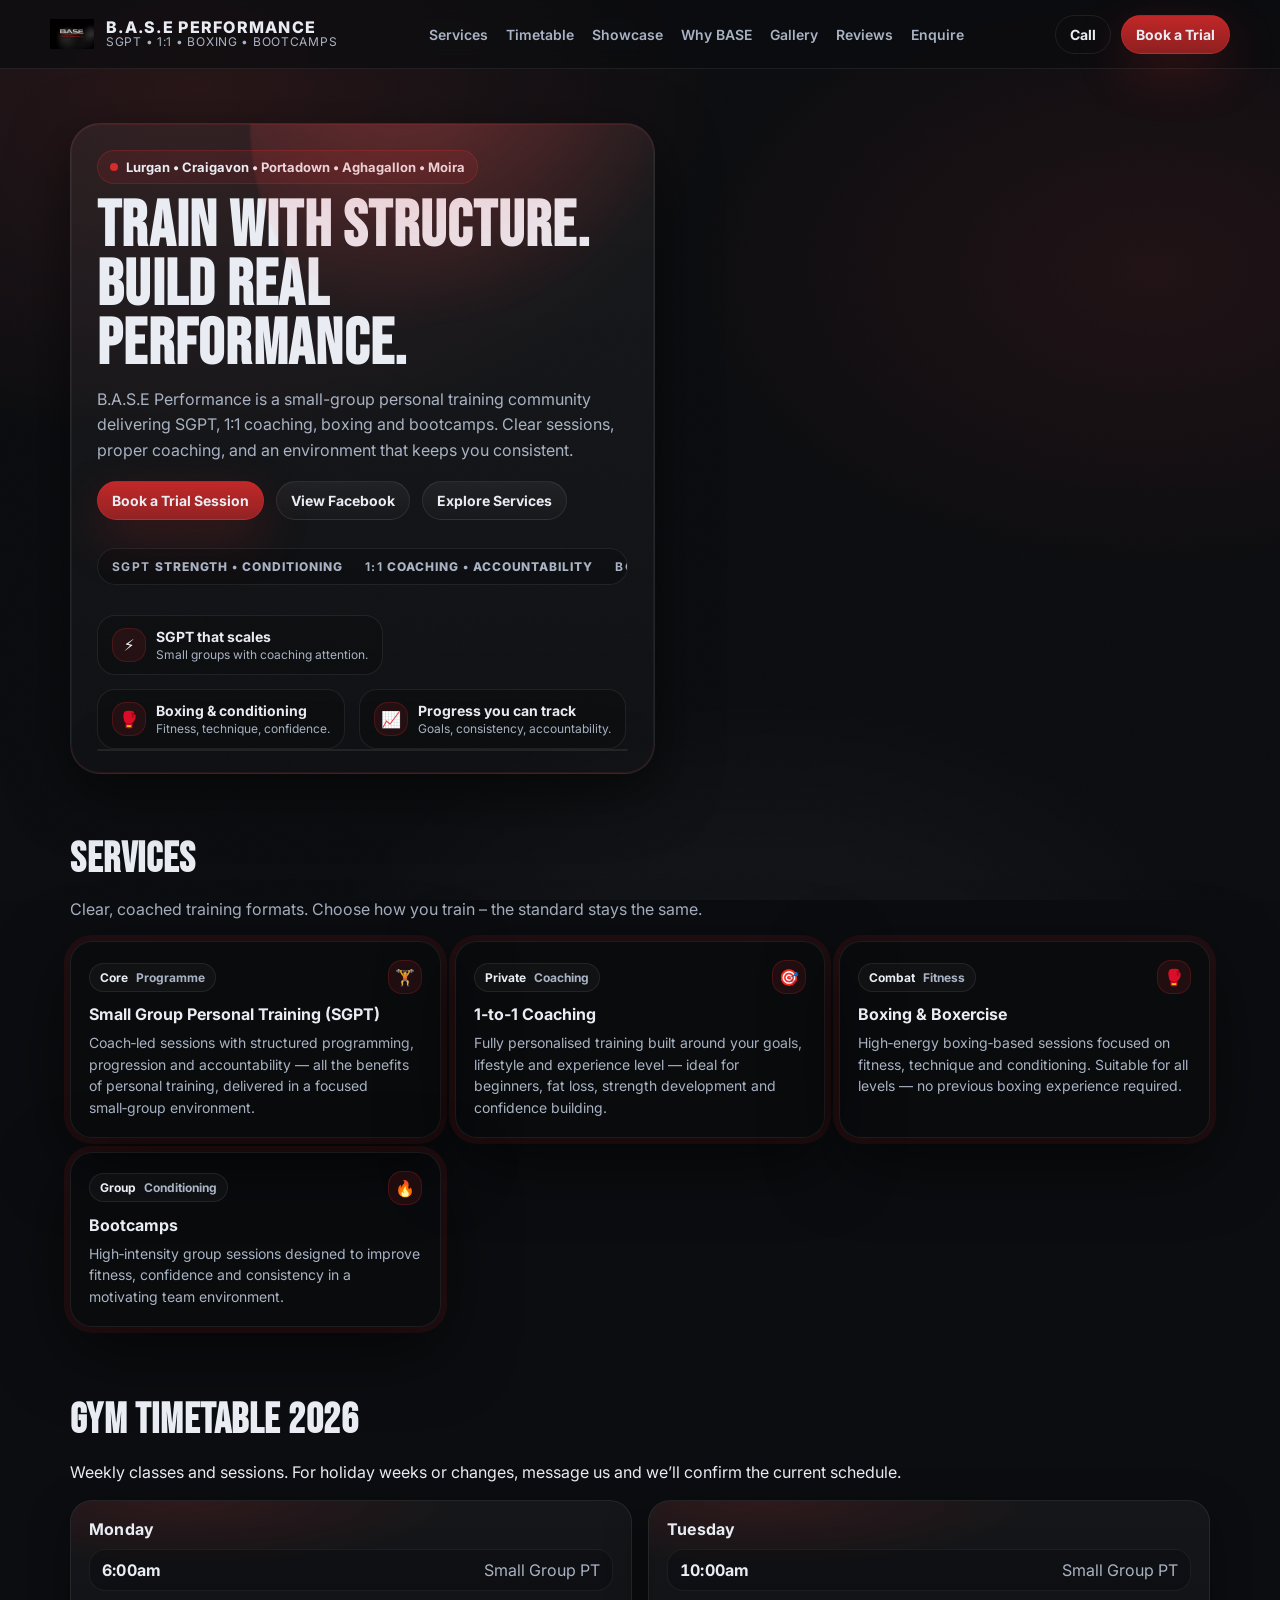
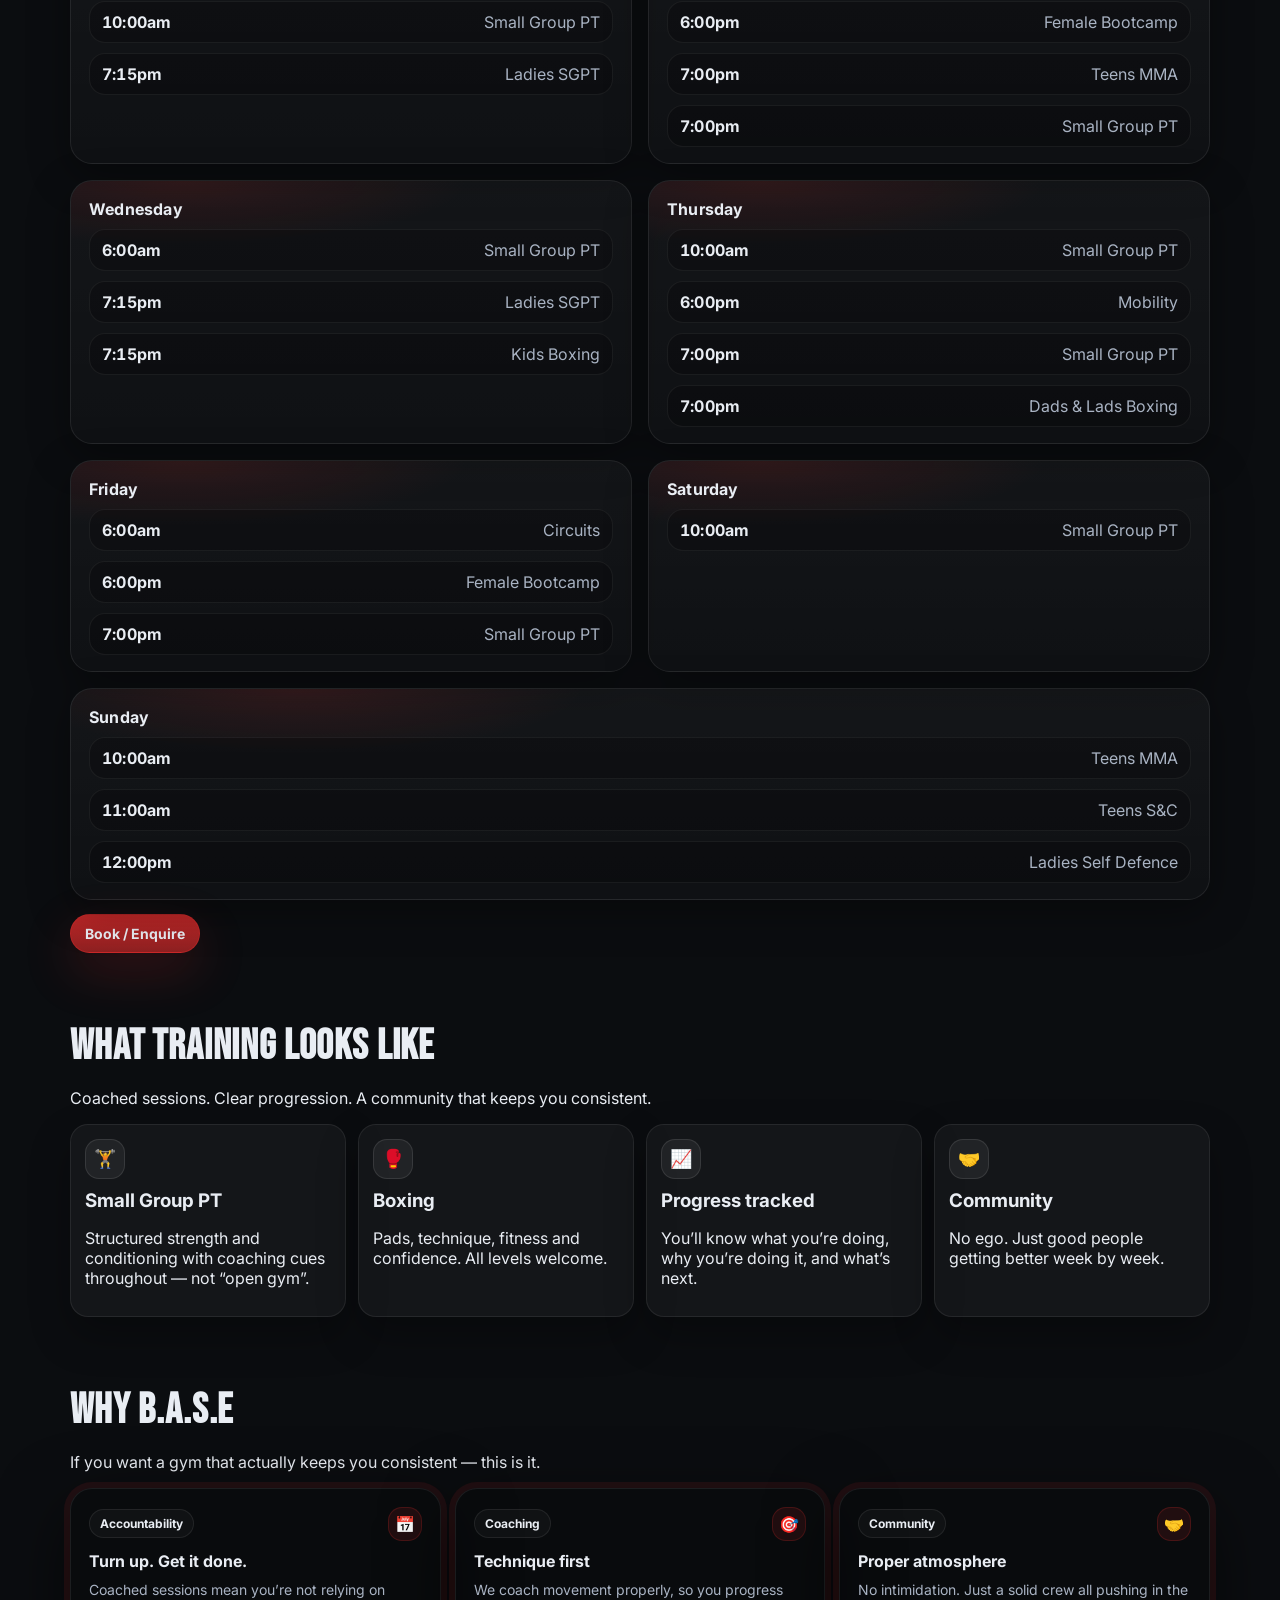
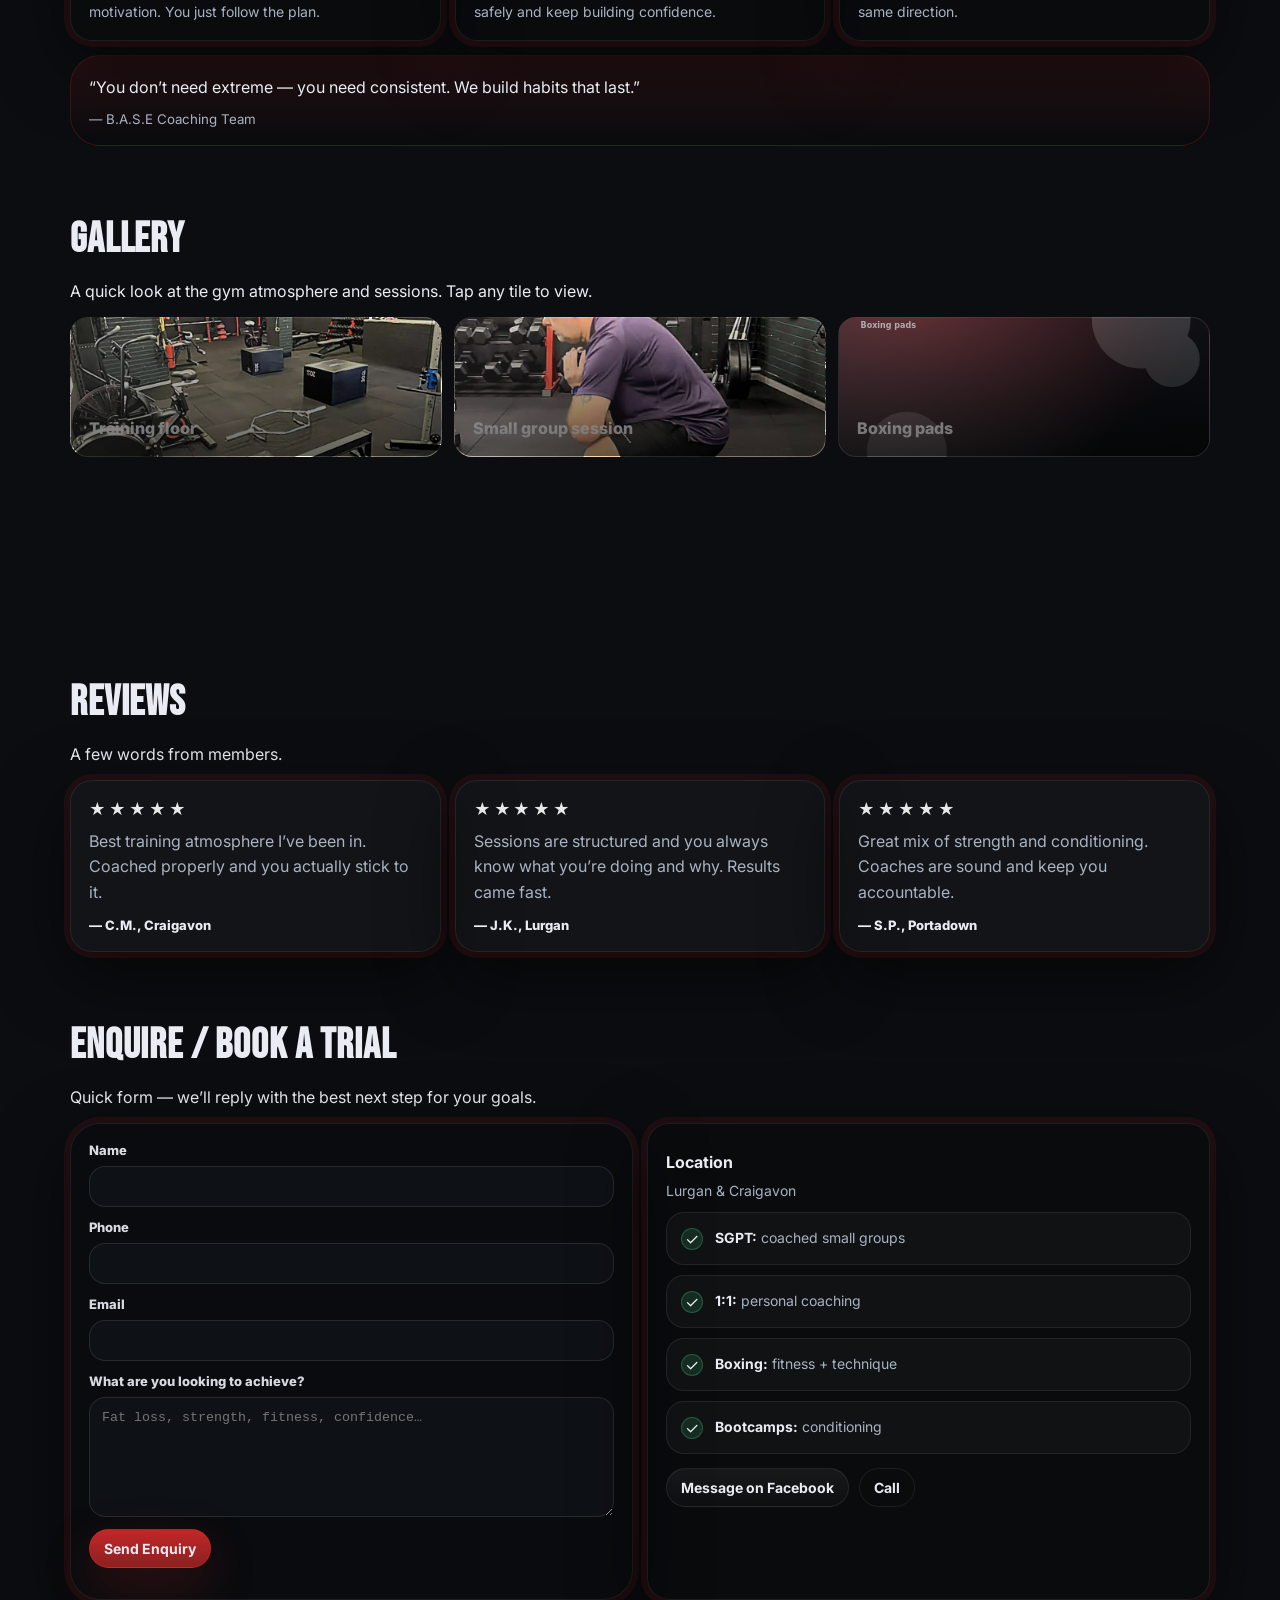
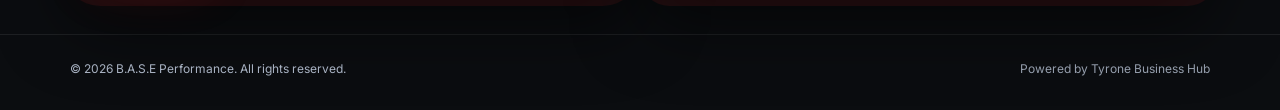
==== index.html @ 18a21a5b "Add files via upload" ====
<!DOCTYPE html>

<html lang="en">
<head>
<meta charset="utf-8"/>
<meta content="width=device-width, initial-scale=1" name="viewport"/>
<title>B.A.S.E Performance | SGPT • 1:1 Coaching • Boxing • Bootcamps | Lurgan &amp; Craigavon</title>
<meta content="B.A.S.E Performance in Lurgan &amp; Craigavon. Small-group personal training, 1:1 coaching, boxing and bootcamps. Train with structure, accountability and community." name="description"/>
<meta content="#0b0d10" name="theme-color"/>
<link href="https://fonts.googleapis.com" rel="preconnect"/>
<link crossorigin="" href="https://fonts.gstatic.com" rel="preconnect"/>
<link href="https://fonts.googleapis.com/css2?family=Bebas+Neue&amp;family=Inter:wght@400;600;700;800;900&amp;display=swap" rel="stylesheet"/>
<link href="styles.css" rel="stylesheet"/>
<link href="assets/logo-base-performance.png" rel="icon"/>
<!-- Open Graph -->
<meta content="B.A.S.E Performance | Lurgan &amp; Craigavon" property="og:title"/>
<meta content="SGPT • 1:1 Coaching • Boxing • Bootcamps. Train with structure, accountability and community." property="og:description"/>
<meta content="website" property="og:type"/>
<meta content="assets/logo-base-performance.png" property="og:image"/>
<!-- Local business schema (basic) -->
<script type="application/ld+json">
 {
 "@context":"https://schema.org",
 "@type":"HealthClub",
 "name":"B.A.S.E Performance",
 "url":"https://www.baseperformance.co.uk",
 "areaServed":["Lurgan","Craigavon","Portadown","Aghagallon","Moira"], "telephone":"+447831563343",
 "sameAs":["https://www.facebook.com/share/1DUtf9pgX1/?mibextid=wwXIfr"]
 }
 </script>
  <!-- TBH_BUILD_STAMP THANKYOU_COMBO 2026-02-11 15:08 UTC -->
</head>
<body>
<div class="noise"></div>
<header class="nav">
<div class="container nav-inner">
<a aria-label="B.A.S.E Performance Home" class="brand" href="#top">
<img alt="B.A.S.E Performance logo" src="assets/logo-base-performance.png"/>
<div class="brand-title">
<strong>B.A.S.E Performance</strong>
<span>SGPT • 1:1 • Boxing • Bootcamps</span>
</div>
</a>
<nav aria-label="Main navigation" class="nav-links">
<a href="#services">Services</a>
<a href="#timetable">Timetable</a>
<a href="#showcase">Showcase</a>
<a href="#why">Why BASE</a>
<a href="#gallery">Gallery</a>
<a href="#reviews">Reviews</a>
<a href="#contact">Enquire</a>
</nav>
<div class="cta">
<a aria-label="Call B.A.S.E Performance" class="btn ghost" href="tel:+447831563343">Call</a>
<a class="btn primary" href="#contact">Book a Trial</a>
<button aria-label="Open menu" class="btn ghost mobile-toggle" id="mobileToggle" type="button">Menu</button>
</div>
</div>
<div class="container" id="mobileDrawer"></div>
</header>
<!-- lightweight mobile drawer (inlined to avoid extra CSS complexity) -->
<style>
 #mobileDrawer{display:none}
 @media (max-width:980px){
 #mobileDrawer{display:block;position:relative}
 #mobileDrawer .drawer{
 display:none;
 margin:0 0 14px;
 padding:12px;
 border:1px solid rgba(255,255,255,.10);
 border-radius:18px;
 background:rgba(17,20,26,.78);
 backdrop-filter: blur(10px);
 }
 #mobileDrawer.open .drawer{display:grid;gap:10px}
 #mobileDrawer a{color:#e9edf3;font-weight:800;padding:10px 12px;border-radius:14px;border:1px solid rgba(255,255,255,.08);background:rgba(0,0,0,.12)}
 }
 </style>
<script>
 // render drawer links
 (function(){
 const root = document.getElementById('mobileDrawer');
 if(!root) return;
 root.innerHTML = `
 <div class="drawer" aria-label="Mobile menu">
 <a href="#services">Services</a>
 <a href="#timetable">Timetable</a>
 <a href="#showcase">Showcase</a>
 <a href="#why">Why BASE</a>
 <a href="#gallery">Gallery</a>
 <a href="#reviews">Reviews</a>
 <a href="#contact">Enquire</a>
 </div>`;
 })();
 </script>
<main id="top">
<!-- HERO -->
<section class="hero">
<div class="container hero-grid">
<div class="card hero-left fade-in">
<div class="badge"><span class="dot"></span> Lurgan • Craigavon • Portadown • Aghagallon • Moira</div>
<h1 class="h1">Train with structure.<br/>Build real performance.</h1>
<p class="sub">
 B.A.S.E Performance is a small-group personal training community delivering SGPT, 1:1 coaching, boxing and bootcamps.
 Clear sessions, proper coaching, and an environment that keeps you consistent.
 </p>
<div class="hero-actions">
<a class="btn primary" href="#contact">Book a Trial Session</a>
<a class="btn" href="https://www.facebook.com/share/1DUtf9pgX1/?mibextid=wwXIfr" rel="noopener" target="_blank">View Facebook</a>
<a class="btn" href="#services">Explore Services</a>
<div aria-label="Programme highlights" class="ribbon">
<div class="ribbon-track">
<span><b>SGPT</b> Strength • Conditioning</span>
<span><b>1:1</b> Coaching • Accountability</span>
<span><b>Boxing</b> Fitness • Technique</span>
<span><b>Bootcamps</b> High energy • Community</span>
<span><b>Lurgan</b> • Craigavon • Portadown</span>
<span><b>SGPT</b> Strength • Conditioning</span>
<span><b>1:1</b> Coaching • Accountability</span>
<span><b>Boxing</b> Fitness • Technique</span>
<span><b>Bootcamps</b> High energy • Community</span>
<span><b>Lurgan</b> • Craigavon • Portadown</span>
</div>
</div>
<div class="hero-meta">
<div class="pill">
<div class="icon">⚡</div>
<div>
<strong>SGPT that scales</strong>
<span>Small groups with coaching attention.</span>
</div>
</div>
<div class="pill">
<div class="icon">🥊</div>
<div>
<strong>Boxing &amp; conditioning</strong>
<span>Fitness, technique, confidence.</span>
</div>
</div>
<div class="pill">
<div class="icon">📈</div>
<div>
<strong>Progress you can track</strong>
<span>Goals, consistency, accountability.</span>
</div>
</div>
</div>
</div>
<div class="card hero-right fade-in">

<div class="overlay"></div>
<div class="statbar">
<div class="stat">
<strong>Since 2025</strong>
<span>Local, tight-knit gym community</span>
</div>
<div class="stat">
<strong>SGPT + 1:1</strong>
<span>Choose your coaching style</span>
</div>
<div class="stat">
<strong>All levels</strong>
<span>From beginners to advanced</span>
</div>
</div>
</div>
</div>
</div></section>
<!-- SERVICES -->
<section class="section" id="services">
<div class="container">
<h2 class="fade-in">Services</h2>
<p class="kicker fade-in">Clear, coached training formats. Choose how you train – the standard stays the same.</p>
<div class="grid3">
<div class="tile fade-in">
<div class="top">
<div class="chip"><b>Core</b> Programme</div>
<div class="icon">🏋️</div>
</div>
<h3>Small Group Personal Training (SGPT)</h3>
<p>Coach‑led sessions with structured programming, progression and accountability — all the benefits of personal training, delivered in a focused small‑group environment.</p>
</div>
<div class="tile fade-in">
<div class="top">
<div class="chip"><b>Private</b> Coaching</div>
<div class="icon">🎯</div>
</div>
<h3>1‑to‑1 Coaching</h3>
<p>Fully personalised training built around your goals, lifestyle and experience level — ideal for beginners, fat loss, strength development and confidence building.</p>
</div>
<div class="tile fade-in">
<div class="top">
<div class="chip"><b>Combat</b> Fitness</div>
<div class="icon">🥊</div>
</div>
<h3>Boxing &amp; Boxercise</h3>
<p>High‑energy boxing‑based sessions focused on fitness, technique and conditioning. Suitable for all levels — no previous boxing experience required.</p>
</div>
<div class="tile fade-in">
<div class="top">
<div class="chip"><b>Group</b> Conditioning</div>
<div class="icon">🔥</div>
</div>
<h3>Bootcamps</h3>
<p>High‑intensity group sessions designed to improve fitness, confidence and consistency in a motivating team environment.</p>
</div>
</div>
</div>
</section>

<section class="section" id="timetable">
 <div class="container">
 <div class="section-head">
 <h2>Gym timetable 2026</h2>
 <p class="muted">Weekly classes and sessions. For holiday weeks or changes, message us and we’ll confirm the current schedule.</p>
 </div>

 <div class="timetable-grid fade-in" aria-label="Weekly timetable">
 <article class="day-card">
 <h3>Monday</h3>
 <ul class="slot-list">
 <li><span class="slot-time">6:00am</span><span class="slot-name">Small Group PT</span></li>
 <li><span class="slot-time">10:00am</span><span class="slot-name">Small Group PT</span></li>
 <li><span class="slot-time">7:15pm</span><span class="slot-name">Ladies SGPT</span></li>
 </ul>
 </article>

 <article class="day-card">
 <h3>Tuesday</h3>
 <ul class="slot-list">
 <li><span class="slot-time">10:00am</span><span class="slot-name">Small Group PT</span></li>
 <li><span class="slot-time">6:00pm</span><span class="slot-name">Female Bootcamp</span></li>
 <li><span class="slot-time">7:00pm</span><span class="slot-name">Teens MMA</span></li>
 <li><span class="slot-time">7:00pm</span><span class="slot-name">Small Group PT</span></li>
 </ul>
 </article>

 <article class="day-card">
 <h3>Wednesday</h3>
 <ul class="slot-list">
 <li><span class="slot-time">6:00am</span><span class="slot-name">Small Group PT</span></li>
 <li><span class="slot-time">7:15pm</span><span class="slot-name">Ladies SGPT</span></li>
 <li><span class="slot-time">7:15pm</span><span class="slot-name">Kids Boxing</span></li>
 </ul>
 </article>

 <article class="day-card">
 <h3>Thursday</h3>
 <ul class="slot-list">
 <li><span class="slot-time">10:00am</span><span class="slot-name">Small Group PT</span></li>
 <li><span class="slot-time">6:00pm</span><span class="slot-name">Mobility</span></li>
 <li><span class="slot-time">7:00pm</span><span class="slot-name">Small Group PT</span></li>
 <li><span class="slot-time">7:00pm</span><span class="slot-name">Dads &amp; Lads Boxing</span></li>
 </ul>
 </article>

 <article class="day-card">
 <h3>Friday</h3>
 <ul class="slot-list">
 <li><span class="slot-time">6:00am</span><span class="slot-name">Circuits</span></li>
 <li><span class="slot-time">6:00pm</span><span class="slot-name">Female Bootcamp</span></li>
 <li><span class="slot-time">7:00pm</span><span class="slot-name">Small Group PT</span></li>
 </ul>
 </article>

 <article class="day-card">
 <h3>Saturday</h3>
 <ul class="slot-list">
 <li><span class="slot-time">10:00am</span><span class="slot-name">Small Group PT</span></li>
 </ul>
 </article>

 <article class="day-card day-card--wide">
 <h3>Sunday</h3>
 <ul class="slot-list">
 <li><span class="slot-time">10:00am</span><span class="slot-name">Teens MMA</span></li>
 <li><span class="slot-time">11:00am</span><span class="slot-name">Teens S&amp;C</span></li>
 <li><span class="slot-time">12:00pm</span><span class="slot-name">Ladies Self Defence</span></li>
 </ul>
 </article>
 </div>


 <div class="btn-row" style="justify-content:center;margin-top:14px">
 <a class="btn primary" href="#contact">Book / Enquire</a>
 </div>
 </div>
</section>


<section class="section" id="showcase">
<div class="container">
<div class="section-head">
<h2>What training looks like</h2>
<p class="muted">Coached sessions. Clear progression. A community that keeps you consistent.</p>
</div>
<div class="feature-grid">
<div class="fcard fade-in">
<div class="fic">🏋️</div>
<h3>Small Group PT</h3>
<p class="muted">Structured strength and conditioning with coaching cues throughout — not “open gym”.</p>
</div>
<div class="fcard fade-in">
<div class="fic">🥊</div>
<h3>Boxing</h3>
<p class="muted">Pads, technique, fitness and confidence. All levels welcome.</p>
</div>
<div class="fcard fade-in">
<div class="fic">📈</div>
<h3>Progress tracked</h3>
<p class="muted">You’ll know what you’re doing, why you’re doing it, and what’s next.</p>
</div>
<div class="fcard fade-in">
<div class="fic">🤝</div>
<h3>Community</h3>
<p class="muted">No ego. Just good people getting better week by week.</p>
</div>
</div>
</div>
</section>

<section class="section" id="why">
<div class="container">
<div class="section-head">
<h2>Why B.A.S.E</h2>
<p class="muted">If you want a gym that actually keeps you consistent — this is it.</p>
</div>
<div class="grid3">
<div class="tile fade-in">
<div class="top"><div class="chip"><b>Accountability</b></div><div class="icon">📅</div></div>
<h3>Turn up. Get it done.</h3>
<p>Coached sessions mean you’re not relying on motivation. You just follow the plan.</p>
</div>
<div class="tile fade-in">
<div class="top"><div class="chip"><b>Coaching</b></div><div class="icon">🎯</div></div>
<h3>Technique first</h3>
<p>We coach movement properly, so you progress safely and keep building confidence.</p>
</div>
<div class="tile fade-in">
<div class="top"><div class="chip"><b>Community</b></div><div class="icon">🤝</div></div>
<h3>Proper atmosphere</h3>
<p>No intimidation. Just a solid crew all pushing in the same direction.</p>
</div>
</div>
<div class="quote fade-in" style="margin-top:14px">
<p>“You don’t need extreme — you need consistent. We build habits that last.”</p>
<small>— B.A.S.E Coaching Team</small>
</div>
</div>
</section>

<section class="section" id="gallery">
<div class="container">
<div class="section-head">
<h2>Gallery</h2>
<p class="muted">A quick look at the gym atmosphere and sessions. Tap any tile to view.</p>
</div>
<div class="gallery-grid">
<button class="gph fade-in" data-placeholder="Training floor" type="button">Training floor</button>
<button class="gph fade-in" data-placeholder="Small group session" type="button">Small group session</button>
<button class="gph fade-in" data-placeholder="Boxing pads" type="button">Boxing pads</button>
<button class="gph fade-in" data-placeholder="Coaching moments" type="button">Coaching moments</button>
<button class="gph fade-in" data-placeholder="Community vibe" type="button">Community vibe</button>
<button class="gph fade-in" data-placeholder="Branding / merch" type="button">Branding / merch</button>
</div>
<div aria-hidden="true" class="lightbox" id="lightbox">
 <div class="frame" role="dialog" aria-modal="true" aria-label="Gallery image">
 <div id="lbMedia" class="lb-media"></div>
 <div class="bar">
 <div id="lbCap">Gallery</div>
 <button aria-label="Close" class="x" id="lbClose" type="button">Close</button>
 </div>
 </div>
</div>
</div>
</section>

<section class="section" id="reviews">
<div class="container">
<div class="section-head">
<h2>Reviews</h2>
<p class="muted">A few words from members.</p>
</div>
<div class="reviews-grid">
<div class="review fade-in">
<div class="stars">★★★★★</div>
<p>Best training atmosphere I’ve been in. Coached properly and you actually stick to it.</p>
<div class="who">— C.M., Craigavon</div>
</div>
<div class="review fade-in">
<div class="stars">★★★★★</div>
<p>Sessions are structured and you always know what you’re doing and why. Results came fast.</p>
<div class="who">— J.K., Lurgan</div>
</div>
<div class="review fade-in">
<div class="stars">★★★★★</div>
<p>Great mix of strength and conditioning. Coaches are sound and keep you accountable.</p>
<div class="who">— S.P., Portadown</div>
</div>
</div>
</div>
</section>
<section class="section" id="contact">
<div class="container">
<div class="section-head">
<h2>Enquire / Book a Trial</h2>
<p class="muted">Quick form — we’ll reply with the best next step for your goals.</p>
</div>
<div class="grid2">
<form class="form fade-in" data-netlify="true" data-netlify-honeypot="bot-field" method="post" name="enquiry" action="thank-you.html">
<input name="form-name" type="hidden" value="enquiry"/>
<p class="hidden" style="display:none">
 <label>Don’t fill this out if you’re human: <input name="bot-field" /></label>
</p>
<div class="field">
<label for="name">Name</label>
<input autocomplete="name" id="name" name="name" required="" type="text"/>
</div>
<div class="field">
<label for="phone">Phone</label>
<input autocomplete="tel" id="phone" name="phone" type="tel"/>
</div>
<div class="field">
<label for="email">Email</label>
<input autocomplete="email" id="email" name="email" required="" type="email"/>
</div>
<div class="field">
<label for="goal">What are you looking to achieve?</label>
<textarea id="goal" name="goal" placeholder="Fat loss, strength, fitness, confidence…" required="" rows="4"></textarea>
</div>
<button class="btn primary" type="submit">Send Enquiry</button>
<div class="form-success" id="formSuccess" role="status" aria-live="polite" hidden>
 Thanks — your enquiry has been sent. We’ll be in touch shortly.
</div>
<p class="timetable-note"> </a></p>
</form>
<div class="tile fade-in">
<h3>Location</h3>
<p class="muted">Lurgan &amp; Craigavon</p>
<div class="list" style="margin-top:10px">
<div class="li"><div class="tick">✓</div><p><strong>SGPT:</strong> coached small groups</p></div>
<div class="li"><div class="tick">✓</div><p><strong>1:1:</strong> personal coaching</p></div>
<div class="li"><div class="tick">✓</div><p><strong>Boxing:</strong> fitness + technique</p></div>
<div class="li"><div class="tick">✓</div><p><strong>Bootcamps:</strong> conditioning</p></div>
</div>
<div style="margin-top:14px;display:flex;gap:10px;flex-wrap:wrap">
<a class="btn" href="https://www.facebook.com/share/1DUtf9pgX1/?mibextid=wwXIfr" rel="noopener" target="_blank">Message on Facebook</a>
<a aria-label="Call B.A.S.E Performance" class="btn ghost" href="tel:+447831563343">Call</a>
</div>
</div>
</div>
</div>
</section>
</main>
<footer class="footer">
<div class="container footer-inner">
<div class="small">© <span id="year"></span> B.A.S.E Performance. All rights reserved.</div>
<div class="powered">Powered by Tyrone Business Hub</div>
</div>
</footer>
<script src="script.js"></script>
<script>document.getElementById('year').textContent = new Date().getFullYear();</script>
<div aria-label="Quick actions" class="sticky-cta">
<div class="row">
<a class="btn primary" href="#contact">Book a Trial</a>
<a aria-label="Call B.A.S.E Performance" class="btn" href="tel:+447831563343">Call</a>
</div>
</div>
</body>
</html>
---- styles.css ----
:root{
  --bg:#0b0d10;
  --panel:#11141a;
  --panel2:#0f1217;
  --text:#e9edf3;
  --muted:#a9b3c3;
  --line:rgba(255,255,255,.08);
  --accent:#d62b2b;
  --accent2:#ff4a4a;
  --ok:#41d18a;
  --shadow: 0 18px 60px rgba(0,0,0,.55);
  --radius: 22px;
  --radius2: 30px;
  --max: 1180px;
}

/* Improve anchor navigation with fixed header */
section[id]{scroll-margin-top:110px;}

/* Respect reduced motion */
@media (prefers-reduced-motion: reduce){
  *{scroll-behavior:auto !important;transition:none !important;animation:none !important;}
}

*{box-sizing:border-box}
html{scroll-behavior:smooth}
html,body{margin:0;padding:0;background:radial-gradient(1200px 800px at 70% -10%, rgba(214,43,43,.18), transparent 55%), var(--bg); color:var(--text); font-family:Inter,system-ui,-apple-system,Segoe UI,Roboto,Arial,sans-serif;}
a{color:inherit;text-decoration:none}
img{max-width:100%;display:block}
button{font:inherit}

.container{max-width:var(--max);margin:0 auto;padding:0 20px}
.nav{
  position:sticky;top:0;z-index:50;
  backdrop-filter: blur(10px);
  background:rgba(11,13,16,.68);
  border-bottom:1px solid var(--line);
}
.nav-inner{display:flex;align-items:center;justify-content:space-between;padding:14px 0;gap:12px}
.brand{display:flex;align-items:center;gap:12px}
.brand img{width:44px;height:44px;object-fit:contain}
.brand-title{display:flex;flex-direction:column;line-height:1.05}
.brand-title strong{letter-spacing:.08em;text-transform:uppercase;font-weight:800}
.brand-title span{color:var(--muted);font-size:12px;letter-spacing:.06em;text-transform:uppercase}
.nav-links{display:flex;gap:18px;align-items:center}
.nav-links a{color:var(--muted);font-weight:600;font-size:14px}
.nav-links a:hover{color:var(--text)}
.cta{display:flex;gap:10px;align-items:center}
.btn{
  border:1px solid var(--line);
  padding:10px 14px;border-radius:999px;
  background:linear-gradient(180deg, rgba(255,255,255,.06), rgba(255,255,255,.02));
  color:var(--text);
  font-weight:700;font-size:14px;
  display:inline-flex;align-items:center;gap:10px;
  transition:.18s transform ease, .18s background ease, .18s border-color ease;
}
.btn:hover{transform:translateY(-1px);border-color:rgba(255,255,255,.18)}
.btn.primary{
  border-color:rgba(214,43,43,.45);
  background:linear-gradient(180deg, rgba(214,43,43,.90), rgba(214,43,43,.65));
  box-shadow:0 18px 50px rgba(214,43,43,.22);
}
.btn.primary:hover{border-color:rgba(255,74,74,.75)}
.btn.ghost{background:transparent}
.badge{
  display:inline-flex;align-items:center;gap:8px;
  padding:8px 12px;border-radius:999px;
  background:rgba(214,43,43,.12);
  border:1px solid rgba(214,43,43,.25);
  color:var(--text);
  font-weight:700;font-size:13px;
}
.dot{width:8px;height:8px;border-radius:99px;background:var(--accent)}
.hero{padding:54px 0 26px}
.hero-grid{display:grid;grid-template-columns:1.05fr .95fr;gap:26px;align-items:stretch}
.card{
  background:linear-gradient(180deg, rgba(255,255,255,.05), rgba(255,255,255,.02));
  border:1px solid var(--line);
  border-radius:var(--radius2);
  box-shadow:var(--shadow);
}
.hero-left{padding:26px 26px 22px;position:relative;overflow:hidden}
.hero-left:before{
  content:"";position:absolute;inset:-40% -20% auto auto;
  width:520px;height:520px;border-radius:50%;
  background:radial-gradient(circle at 30% 30%, rgba(255,74,74,.36), transparent 60%);
  filter:blur(1px);
}
.h1{
  margin:14px 0 12px;
  font-family:"Bebas Neue", Inter, sans-serif;
  letter-spacing:.02em;
  font-size:60px;line-height:.92;
}
.sub{color:var(--muted);font-size:16px;line-height:1.6;max-width:56ch;margin:0 0 18px}
.hero-actions{display:flex;gap:12px;flex-wrap:wrap;margin-top:14px}
.hero-meta{display:flex;gap:14px;flex-wrap:wrap;margin-top:18px}
.pill{
  display:flex;gap:10px;align-items:flex-start;
  padding:12px 14px;border-radius:18px;
  border:1px solid var(--line);
  background:rgba(0,0,0,.18);
  min-width:210px;
}
.pill strong{display:block;font-size:14px}
.pill span{display:block;color:var(--muted);font-size:12px;margin-top:2px}
.icon{
  width:34px;height:34px;border-radius:14px;
  display:grid;place-items:center;
  background:rgba(214,43,43,.12);
  border:1px solid rgba(214,43,43,.22);
}
.hero-right{overflow:hidden;position:relative}
.hero-right img{width:100%;height:100%;object-fit:cover;min-height:380px;border-radius:var(--radius2)}
.hero-right .overlay{
  position:absolute;inset:0;
  background:linear-gradient(180deg, rgba(0,0,0,.25), rgba(0,0,0,.70));
  border-radius:var(--radius2);
}
.hero-right .statbar{
  position:absolute;left:18px;right:18px;bottom:18px;
  display:grid;grid-template-columns:repeat(3,1fr);gap:10px;
}
.stat{
  padding:12px 12px;border-radius:18px;
  background:rgba(17,20,26,.72);
  border:1px solid rgba(255,255,255,.08);
  backdrop-filter:blur(10px);
}
.stat strong{font-size:18px}
.stat span{display:block;color:var(--muted);font-size:12px;margin-top:4px}

.section{padding:34px 0}
.section h2{
  margin:0 0 12px;
  font-family:"Bebas Neue", Inter, sans-serif;
  font-size:42px;letter-spacing:.02em;
}
.kicker{color:var(--muted);margin:0 0 18px;max-width:80ch;line-height:1.6}
.grid3{display:grid;grid-template-columns:repeat(3,1fr);gap:14px}
.grid2{display:grid;grid-template-columns:repeat(2,1fr);gap:14px}
.tile{padding:18px;border-radius:var(--radius);border:1px solid var(--line);background:rgba(0,0,0,.14)}
.tile h3{margin:10px 0 8px;font-size:16px}
.tile p{margin:0;color:var(--muted);line-height:1.55;font-size:14px}
.tile .top{display:flex;align-items:center;justify-content:space-between}
.chip{display:inline-flex;align-items:center;gap:8px;color:var(--muted);font-size:12px;font-weight:700;border:1px solid var(--line);padding:6px 10px;border-radius:999px;background:rgba(255,255,255,.03)}
.chip b{color:var(--text)}
.split{
  display:grid;grid-template-columns:1fr 1fr;gap:18px;align-items:stretch;
}
.media{
  overflow:hidden;border-radius:var(--radius2);
  border:1px solid var(--line);
  background:rgba(0,0,0,.16);
}
.media img{width:100%;height:100%;object-fit:cover;min-height:360px}
.list{display:flex;flex-direction:column;gap:10px}
.li{
  display:flex;gap:12px;align-items:flex-start;
  padding:14px 14px;border-radius:18px;border:1px solid var(--line);
  background:rgba(255,255,255,.03);
}
.li .tick{width:22px;height:22px;border-radius:99px;background:rgba(65,209,138,.14);border:1px solid rgba(65,209,138,.28);display:grid;place-items:center;margin-top:1px}
.li p{margin:0;color:var(--muted);line-height:1.55;font-size:14px}
.li strong{color:var(--text)}
.gallery{display:grid;grid-template-columns:repeat(12,1fr);gap:12px}
.g1{grid-column:span 7}
.g2{grid-column:span 5}
.g3{grid-column:span 5}
.g4{grid-column:span 7}
.gimg{border-radius:var(--radius2);overflow:hidden;border:1px solid var(--line);background:rgba(0,0,0,.12)}
.gimg img{width:100%;height:100%;object-fit:cover;min-height:240px}
.quote{
  padding:18px;border-radius:var(--radius2);border:1px solid rgba(214,43,43,.22);
  background:linear-gradient(180deg, rgba(214,43,43,.14), rgba(0,0,0,.10));
}
.quote p{margin:0;color:var(--text);line-height:1.65}
.quote small{display:block;margin-top:10px;color:var(--muted)}
.reviews-grid{display:grid;grid-template-columns:repeat(3,1fr);gap:14px}
.review{
  padding:18px;border-radius:var(--radius);border:1px solid var(--line);
  background:rgba(255,255,255,.03);
}
.stars{letter-spacing:.18em;color:rgba(255,255,255,.9);font-weight:900}
.review p{margin:10px 0 0;color:var(--muted);line-height:1.6}
.review .who{margin-top:12px;color:var(--text);font-weight:800;font-size:13px}
.form{
  padding:18px;border-radius:var(--radius2);border:1px solid var(--line);
  background:rgba(0,0,0,.12);
}
.field{display:flex;flex-direction:column;gap:8px;margin-bottom:12px}
label{font-weight:800;font-size:13px;color:rgba(233,237,243,.92)}
input, textarea, select{
  padding:12px 12px;border-radius:16px;border:1px solid rgba(255,255,255,.10);
  background:rgba(17,20,26,.75);color:var(--text);
  outline:none;
}
input:focus, textarea:focus, select:focus{border-color:rgba(214,43,43,.5);box-shadow:0 0 0 4px rgba(214,43,43,.12)}
textarea{min-height:120px;resize:vertical}
.footer{
  padding:26px 0 34px;border-top:1px solid var(--line);color:var(--muted)
}
.footer-inner{display:flex;align-items:center;justify-content:space-between;gap:12px;flex-wrap:wrap}
.small{font-size:12px}
.powered{font-size:12px;color:rgba(169,179,195,.88)}
.mobile-toggle{display:none}

@media (max-width: 980px){
  .hero-grid{grid-template-columns:1fr}
  .hero-right img{min-height:360px}
  .grid3{grid-template-columns:1fr}
  .reviews-grid{grid-template-columns:1fr}
  .split{grid-template-columns:1fr}
  .gallery{grid-template-columns:1fr}
  .g1,.g2,.g3,.g4{grid-column:auto}
  .nav-links{display:none}
  .mobile-toggle{display:inline-flex}
}

.fade-in{opacity:0;transform:translateY(10px);transition:.6s opacity ease,.6s transform ease}
.fade-in.in{opacity:1;transform:none}

@media (max-width: 520px){
  .container{padding:0 16px}
  .h1{font-size:44px;line-height:.95}
  .sub{font-size:15px}
  .hero-left{padding:18px}
  .hero-meta{gap:10px}
  .pill{min-width:0;width:100%}
  .hero-actions{gap:10px}
  .btn{width:100%;justify-content:center}
  .btn.ghost{width:auto}
  .statbar{grid-template-columns:1fr;gap:10px}
  .stat strong{font-size:16px}
  .section{padding:28px 0}
  .section h2{font-size:36px}
  .tile{padding:16px}
  .media img{min-height:280px}
  .gimg img{min-height:190px}
  .form{padding:16px}
  input, textarea, select{border-radius:14px}
}


@media (max-width: 780px){
  .grid3{grid-template-columns:1fr}
  .grid2{grid-template-columns:1fr}
  .gallery{grid-template-columns:1fr}
}

.timetable-note{color:var(--muted);font-size:13px;margin-top:10px;line-height:1.5}


/* MARQUEE UPGRADE */
:root{
  --glow: 0 0 0 6px rgba(214,43,43,.10), 0 22px 70px rgba(0,0,0,.60);
}
body:before{
  content:"";
  position:fixed;inset:0;
  pointer-events:none;
  background:
    radial-gradient(900px 600px at 15% 10%, rgba(255,74,74,.14), transparent 60%),
    radial-gradient(800px 520px at 90% 30%, rgba(214,43,43,.12), transparent 60%),
    radial-gradient(900px 700px at 60% 120%, rgba(255,255,255,.06), transparent 55%);
  mix-blend-mode:screen;
  opacity:.85;
}
.noise{
  position:fixed;inset:0;pointer-events:none;opacity:.06;mix-blend-mode:overlay;
  background-image:url('data:image/svg+xml;utf8,<svg xmlns="http://www.w3.org/2000/svg" width="260" height="260"><filter id="n"><feTurbulence type="fractalNoise" baseFrequency=".7" numOctaves="3" stitchTiles="stitch"/></filter><rect width="260" height="260" filter="url(%23n)" opacity=".55"/></svg>');
}
.card, .tile, .review, .form, .media, .gimg{
  box-shadow:var(--glow);
}
.nav-inner{padding:12px 0}
.nav-links a{position:relative}
.nav-links a:after{
  content:""; position:absolute; left:0; bottom:-10px; width:0; height:2px;
  background:linear-gradient(90deg, var(--accent), transparent);
  transition:width .22s ease;
}
.nav-links a:hover:after{width:100%}
.hero-left{box-shadow:var(--shadow), 0 0 0 1px rgba(214,43,43,.14) inset}
.hero-right{box-shadow:var(--shadow), 0 0 0 1px rgba(255,255,255,.06) inset}
.h1{font-size:64px}
@media (max-width:520px){
  .h1{font-size:46px}
}

/* marquee ribbon */
.ribbon{
  margin-top:16px;
  border:1px solid rgba(255,255,255,.08);
  background:rgba(0,0,0,.20);
  border-radius:999px;
  overflow:hidden;
}
.ribbon-track{
  display:flex; gap:22px; align-items:center;
  padding:10px 14px;
  white-space:nowrap;
  will-change:transform;
  animation:ribbonMove 18s linear infinite;
}
.ribbon b{letter-spacing:.12em;text-transform:uppercase}
.ribbon span{color:var(--muted);font-weight:800;font-size:12px;letter-spacing:.08em;text-transform:uppercase}
@keyframes ribbonMove{
  from{transform:translateX(0)}
  to{transform:translateX(-50%)}
}

/* Showcase stats */
.stats-grid{display:grid;grid-template-columns:repeat(4,1fr);gap:12px}
.kpi{
  padding:18px;border-radius:22px;border:1px solid rgba(255,255,255,.08);
  background:linear-gradient(180deg, rgba(255,255,255,.04), rgba(0,0,0,.12));
}
.kpi strong{font-size:28px;display:block;letter-spacing:.02em}
.kpi span{color:var(--muted);font-weight:700;font-size:12px;letter-spacing:.08em;text-transform:uppercase}
@media (max-width:980px){.stats-grid{grid-template-columns:repeat(2,1fr)}}
@media (max-width:520px){.stats-grid{grid-template-columns:1fr}}

/* Sticky mobile CTA */
.sticky-cta{
  display:none;
  position:fixed;left:14px;right:14px;bottom:14px;z-index:60;
  padding:10px;border-radius:18px;
  background:rgba(17,20,26,.78);
  border:1px solid rgba(255,255,255,.10);
  backdrop-filter: blur(12px);
}
.sticky-cta .row{display:flex;gap:10px}
.sticky-cta .row a{flex:1}
@media (max-width:780px){.sticky-cta{display:block}}

/* Lightbox */
.lightbox{
  position:fixed; inset:0; z-index:80;
  display:none; align-items:center; justify-content:center;
  background:rgba(0,0,0,.78);
  backdrop-filter: blur(10px);
}
.lightbox.open{display:flex}
.lightbox .frame{
  width:min(980px, 94vw);
  border-radius:24px;
  overflow:hidden;
  border:1px solid rgba(255,255,255,.10);
  background:rgba(17,20,26,.88);
  box-shadow:0 30px 90px rgba(0,0,0,.7);
}
.lightbox img{width:100%;height:auto;display:block}
.lightbox .bar{
  display:flex;justify-content:space-between;align-items:center;
  padding:10px 12px;border-top:1px solid rgba(255,255,255,.08);
  color:var(--muted);font-weight:800;font-size:12px;letter-spacing:.08em;text-transform:uppercase;
}
.lightbox .x{cursor:pointer;border:1px solid rgba(255,255,255,.10);padding:8px 12px;border-radius:999px;background:rgba(0,0,0,.18);color:var(--text)}

/* --- Marquee polish: show-safe sections (no fake stats, no low-quality images) --- */
.feature-grid{display:grid;grid-template-columns:repeat(4,minmax(0,1fr));gap:12px;margin-top:14px;}
@media (max-width:980px){.feature-grid{grid-template-columns:repeat(2,minmax(0,1fr));}}
@media (max-width:520px){.feature-grid{grid-template-columns:1fr;}}
.fcard{background:rgba(255,255,255,0.04);border:1px solid rgba(255,255,255,0.08);border-radius:18px;padding:14px 14px 12px;box-shadow:0 18px 40px rgba(0,0,0,0.28);}
.fcard h3{margin:10px 0 6px;}
.fic{width:40px;height:40px;border-radius:14px;display:flex;align-items:center;justify-content:center;background:rgba(255,255,255,0.06);border:1px solid rgba(255,255,255,0.10);font-size:18px;}
.timetable-cta{display:flex;align-items:center;justify-content:space-between;gap:12px;flex-wrap:wrap;}
.gallery-grid{display:grid;grid-template-columns:repeat(3,minmax(0,1fr));gap:12px;margin-top:14px;}
@media (max-width:920px){.gallery-grid{grid-template-columns:repeat(2,minmax(0,1fr));}}
@media (max-width:520px){.gallery-grid{grid-template-columns:1fr;}}
.gph{appearance:none;border:1px solid rgba(255,255,255,0.10);background:linear-gradient(135deg, rgba(255,255,255,0.05), rgba(255,255,255,0.02));border-radius:18px;padding:18px;color:rgba(255,255,255,0.92);font-weight:800;text-align:left;cursor:pointer;min-height:140px;position:relative;overflow:hidden;display:flex;align-items:flex-end;}
.gph::before{content:"";position:absolute;inset:0;background:linear-gradient(180deg, rgba(0,0,0,0.10), rgba(0,0,0,0.62));pointer-events:none;}
.gph::after{content:"";position:absolute;inset:-40%;background:radial-gradient(circle at 20% 20%, rgba(255,255,255,0.12), transparent 55%);transform:rotate(12deg);pointer-events:none;}
.gph > *{position:relative}
.gph:hover{border-color:rgba(255,255,255,0.18);transform:translateY(-1px);}
.gph:active{transform:translateY(0);}
.gph:focus-visible{outline:2px solid rgba(214,43,43,0.65);outline-offset:3px;}

.lb-media{width:100%;}
.lb-media img{width:100%;height:auto;display:block;}
.lb-placeholder{width:min(900px,92vw);height:min(520px,70vh);border-radius:22px;border:1px solid rgba(255,255,255,0.12);background:linear-gradient(135deg, rgba(255,255,255,0.05), rgba(255,255,255,0.02));display:flex;align-items:center;justify-content:center;font-size:clamp(18px,2.8vw,32px);font-weight:800;letter-spacing:0.3px;color:rgba(255,255,255,0.92);box-shadow:0 28px 80px rgba(0,0,0,0.55);}
.lightbox.open{display:flex;}


/* Timetable poster */
.timetable-poster{margin:0 auto;max-width:520px;border-radius:18px;overflow:hidden;box-shadow:0 10px 30px rgba(0,0,0,.35)}
.timetable-poster img{display:block;width:100%;height:auto}
.timetable-link{display:block}



/* Timetable */
.timetable-grid{
  display:grid;
  grid-template-columns: repeat(2, minmax(0, 1fr));
  gap:16px;
  margin-top:18px;
}
.day-card{
  background:linear-gradient(180deg, rgba(255,255,255,.04), rgba(255,255,255,.02));
  border:1px solid var(--line);
  border-radius: var(--radius);
  padding:18px 18px 16px;
  box-shadow: 0 12px 40px rgba(0,0,0,.35);
  position:relative;
  overflow:hidden;
}
.day-card:before{
  content:"";
  position:absolute;
  inset:-1px;
  background:radial-gradient(520px 120px at 20% 0%, rgba(214,43,43,.14), transparent 55%);
  pointer-events:none;
}
.day-card > *{position:relative}
.day-card h3{
  margin:0 0 10px;
  font-size:16px;
  letter-spacing:.2px;
}
.slot-list{
  list-style:none;
  padding:0;
  margin:0;
  display:flex;
  flex-direction:column;
  gap:10px;
}
.slot-list li{
  display:flex;
  align-items:center;
  justify-content:space-between;
  gap:12px;
  padding:10px 12px;
  border:1px solid rgba(255,255,255,.06);
  border-radius:16px;
  background:rgba(0,0,0,.22);
}
.slot-time{
  font-variant-numeric: tabular-nums;
  font-weight:700;
  letter-spacing:.2px;
  color:var(--text);
}
.slot-name{
  color:var(--muted);
  text-align:right;
}
.slot-note{
  margin:10px 0 0;
  font-size:13px;
  color:var(--muted);
}
.day-card--wide{
  grid-column: 1 / -1;
}

@media (max-width: 860px){
  .timetable-grid{grid-template-columns:1fr}
  .day-card--wide{grid-column:auto}
  .slot-list li{flex-direction:row}
}


/* Mobile marquee CTA cleanup */

@media (max-width: 980px) {
  .header-actions {
    display: none !important;
  }
}


/* Mobile header CTA hide (keep Menu) */

@media (max-width: 980px) {
  header .cta > a {
    display: none !important;
  }
  header .cta .mobile-toggle {
    display: inline-flex !important;
  }
}
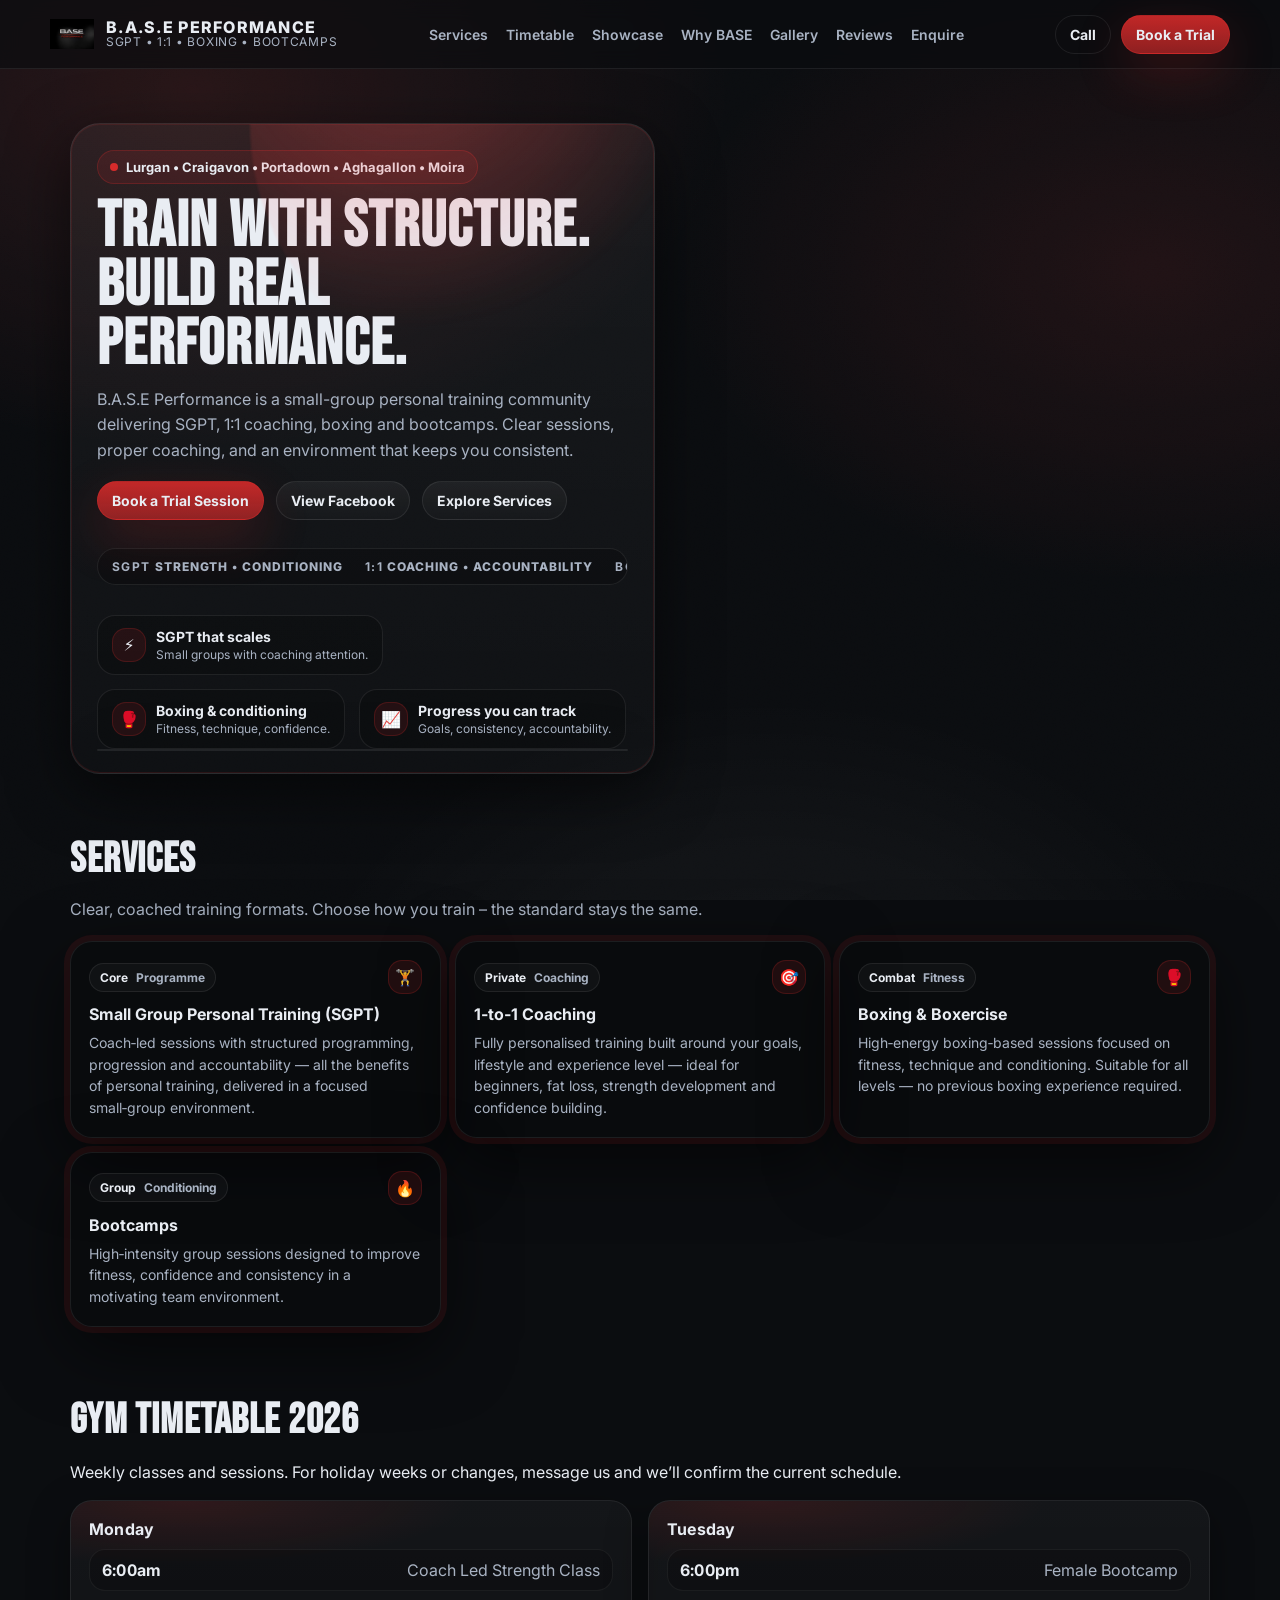
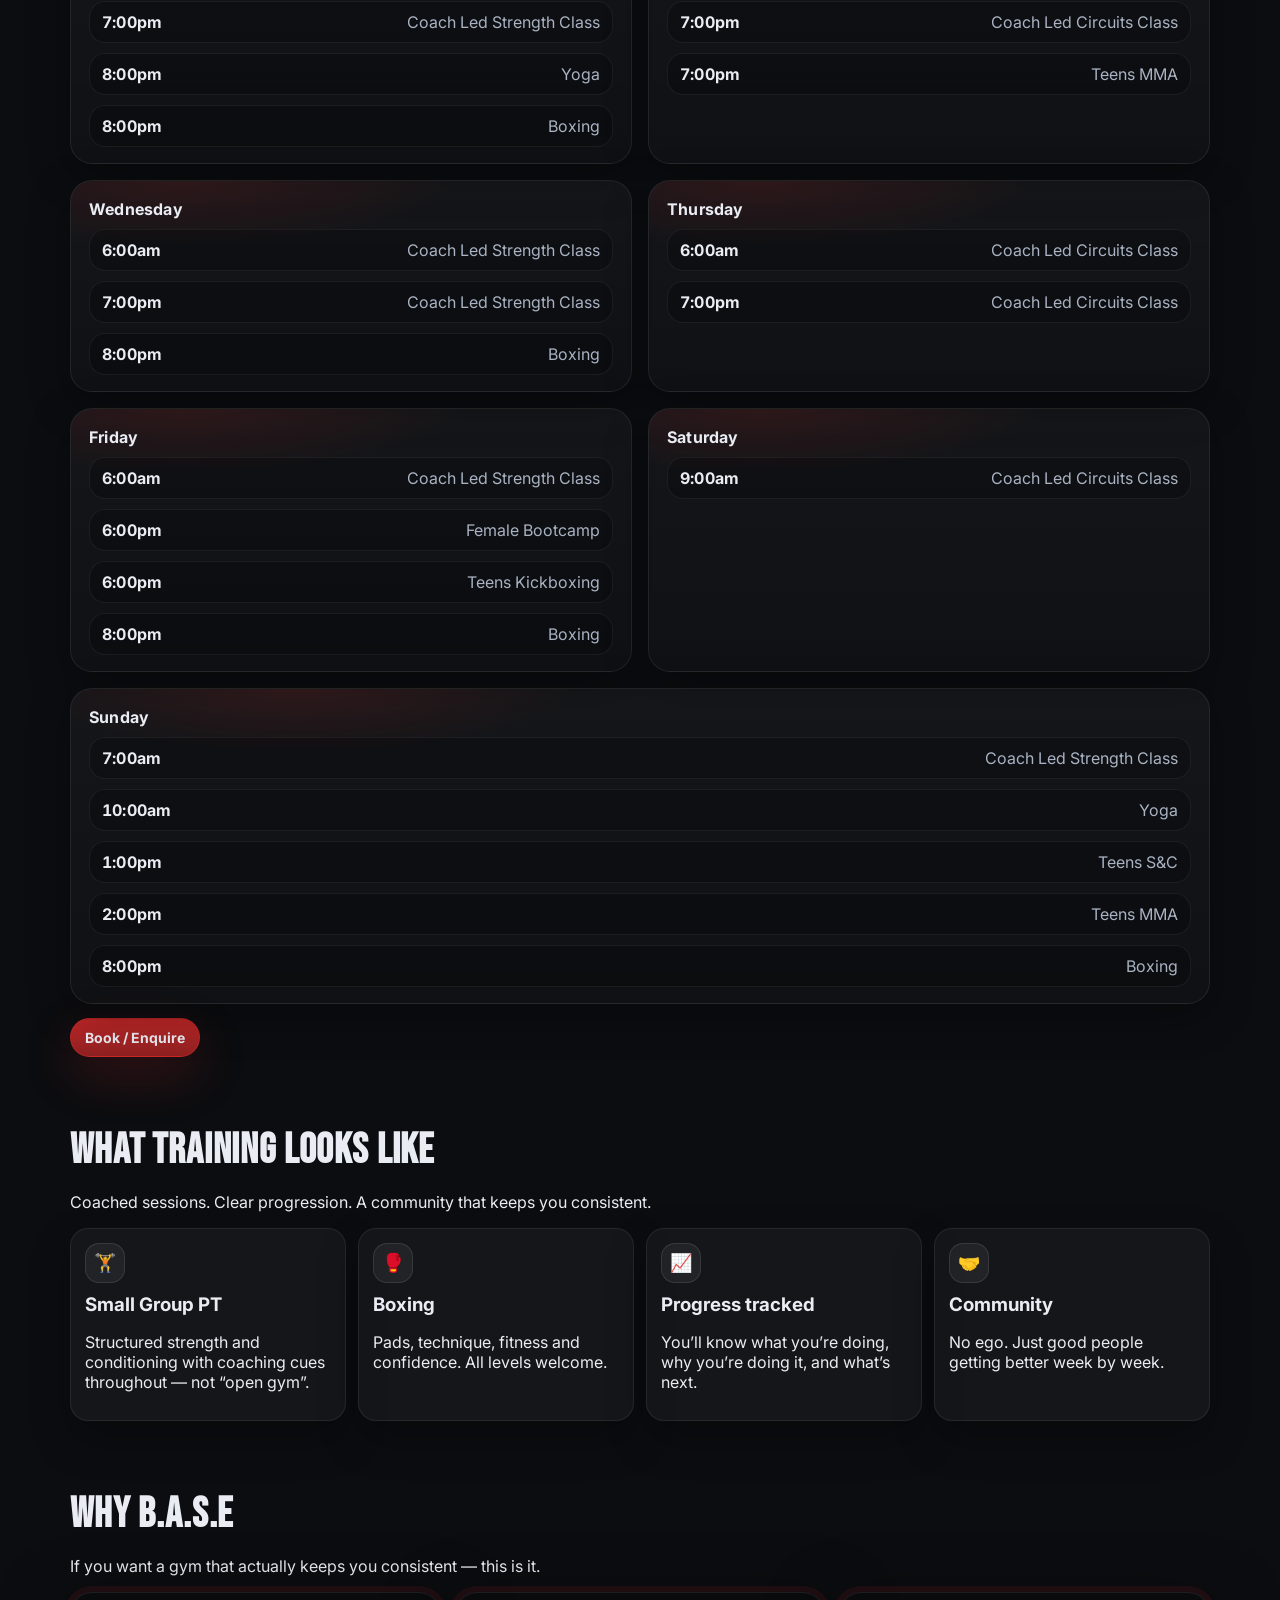
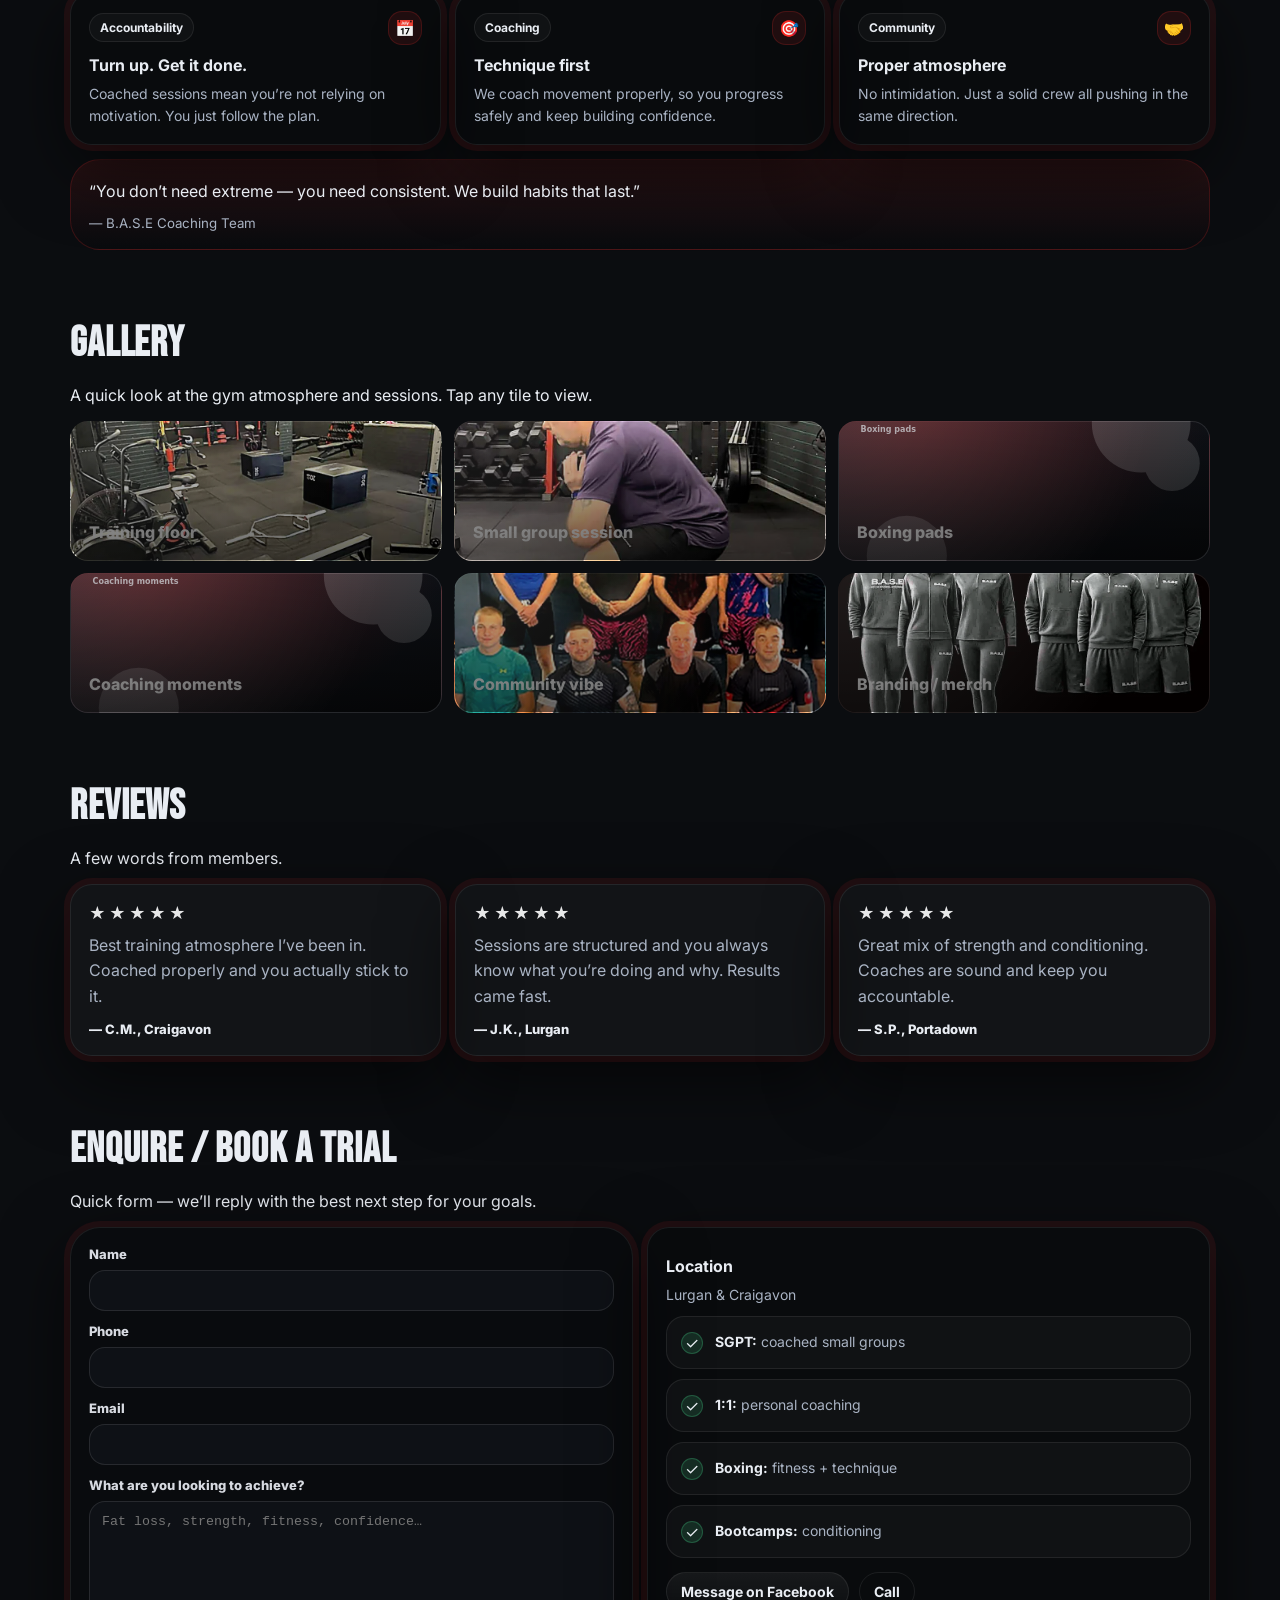
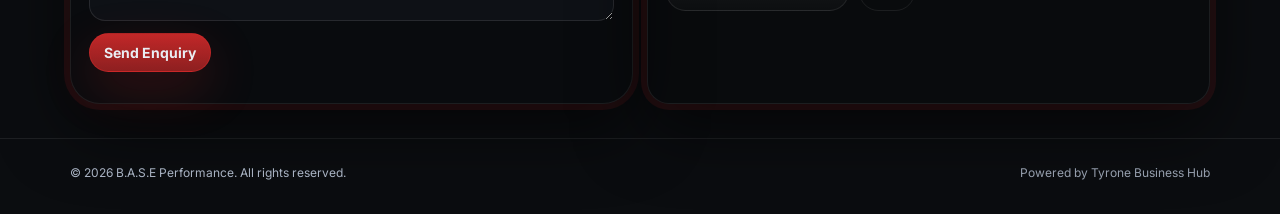
==== commit 5119176c: "Update 2026 gym timetable" ====
--- a/index.html
+++ b/index.html
@@ -219,63 +219,64 @@
  <article class="day-card">
  <h3>Monday</h3>
  <ul class="slot-list">
- <li><span class="slot-time">6:00am</span><span class="slot-name">Small Group PT</span></li>
- <li><span class="slot-time">10:00am</span><span class="slot-name">Small Group PT</span></li>
- <li><span class="slot-time">7:15pm</span><span class="slot-name">Ladies SGPT</span></li>
+ <li><span class="slot-time">6:00am</span><span class="slot-name">Coach Led Strength Class</span></li>
+ <li><span class="slot-time">7:00pm</span><span class="slot-name">Coach Led Strength Class</span></li>
+ <li><span class="slot-time">8:00pm</span><span class="slot-name">Yoga</span></li>
+ <li><span class="slot-time">8:00pm</span><span class="slot-name">Boxing</span></li>
  </ul>
  </article>
 
  <article class="day-card">
  <h3>Tuesday</h3>
  <ul class="slot-list">
- <li><span class="slot-time">10:00am</span><span class="slot-name">Small Group PT</span></li>
  <li><span class="slot-time">6:00pm</span><span class="slot-name">Female Bootcamp</span></li>
+ <li><span class="slot-time">7:00pm</span><span class="slot-name">Coach Led Circuits Class</span></li>
  <li><span class="slot-time">7:00pm</span><span class="slot-name">Teens MMA</span></li>
- <li><span class="slot-time">7:00pm</span><span class="slot-name">Small Group PT</span></li>
  </ul>
  </article>
 
  <article class="day-card">
  <h3>Wednesday</h3>
  <ul class="slot-list">
- <li><span class="slot-time">6:00am</span><span class="slot-name">Small Group PT</span></li>
- <li><span class="slot-time">7:15pm</span><span class="slot-name">Ladies SGPT</span></li>
- <li><span class="slot-time">7:15pm</span><span class="slot-name">Kids Boxing</span></li>
+ <li><span class="slot-time">6:00am</span><span class="slot-name">Coach Led Strength Class</span></li>
+ <li><span class="slot-time">7:00pm</span><span class="slot-name">Coach Led Strength Class</span></li>
+ <li><span class="slot-time">8:00pm</span><span class="slot-name">Boxing</span></li>
  </ul>
  </article>
 
  <article class="day-card">
  <h3>Thursday</h3>
  <ul class="slot-list">
- <li><span class="slot-time">10:00am</span><span class="slot-name">Small Group PT</span></li>
- <li><span class="slot-time">6:00pm</span><span class="slot-name">Mobility</span></li>
- <li><span class="slot-time">7:00pm</span><span class="slot-name">Small Group PT</span></li>
- <li><span class="slot-time">7:00pm</span><span class="slot-name">Dads &amp; Lads Boxing</span></li>
+ <li><span class="slot-time">6:00am</span><span class="slot-name">Coach Led Circuits Class</span></li>
+ <li><span class="slot-time">7:00pm</span><span class="slot-name">Coach Led Circuits Class</span></li>
  </ul>
  </article>
 
  <article class="day-card">
  <h3>Friday</h3>
  <ul class="slot-list">
- <li><span class="slot-time">6:00am</span><span class="slot-name">Circuits</span></li>
+ <li><span class="slot-time">6:00am</span><span class="slot-name">Coach Led Strength Class</span></li>
  <li><span class="slot-time">6:00pm</span><span class="slot-name">Female Bootcamp</span></li>
- <li><span class="slot-time">7:00pm</span><span class="slot-name">Small Group PT</span></li>
+ <li><span class="slot-time">6:00pm</span><span class="slot-name">Teens Kickboxing</span></li>
+ <li><span class="slot-time">8:00pm</span><span class="slot-name">Boxing</span></li>
  </ul>
  </article>
 
  <article class="day-card">
  <h3>Saturday</h3>
  <ul class="slot-list">
- <li><span class="slot-time">10:00am</span><span class="slot-name">Small Group PT</span></li>
+ <li><span class="slot-time">9:00am</span><span class="slot-name">Coach Led Circuits Class</span></li>
  </ul>
  </article>
 
  <article class="day-card day-card--wide">
  <h3>Sunday</h3>
  <ul class="slot-list">
- <li><span class="slot-time">10:00am</span><span class="slot-name">Teens MMA</span></li>
- <li><span class="slot-time">11:00am</span><span class="slot-name">Teens S&amp;C</span></li>
- <li><span class="slot-time">12:00pm</span><span class="slot-name">Ladies Self Defence</span></li>
+ <li><span class="slot-time">7:00am</span><span class="slot-name">Coach Led Strength Class</span></li>
+ <li><span class="slot-time">10:00am</span><span class="slot-name">Yoga</span></li>
+ <li><span class="slot-time">1:00pm</span><span class="slot-name">Teens S&amp;C</span></li>
+ <li><span class="slot-time">2:00pm</span><span class="slot-name">Teens MMA</span></li>
+ <li><span class="slot-time">8:00pm</span><span class="slot-name">Boxing</span></li>
  </ul>
  </article>
  </div>
@@ -467,4 +468,4 @@
 </div>
 </div>
 </body>
-</html>+</html>
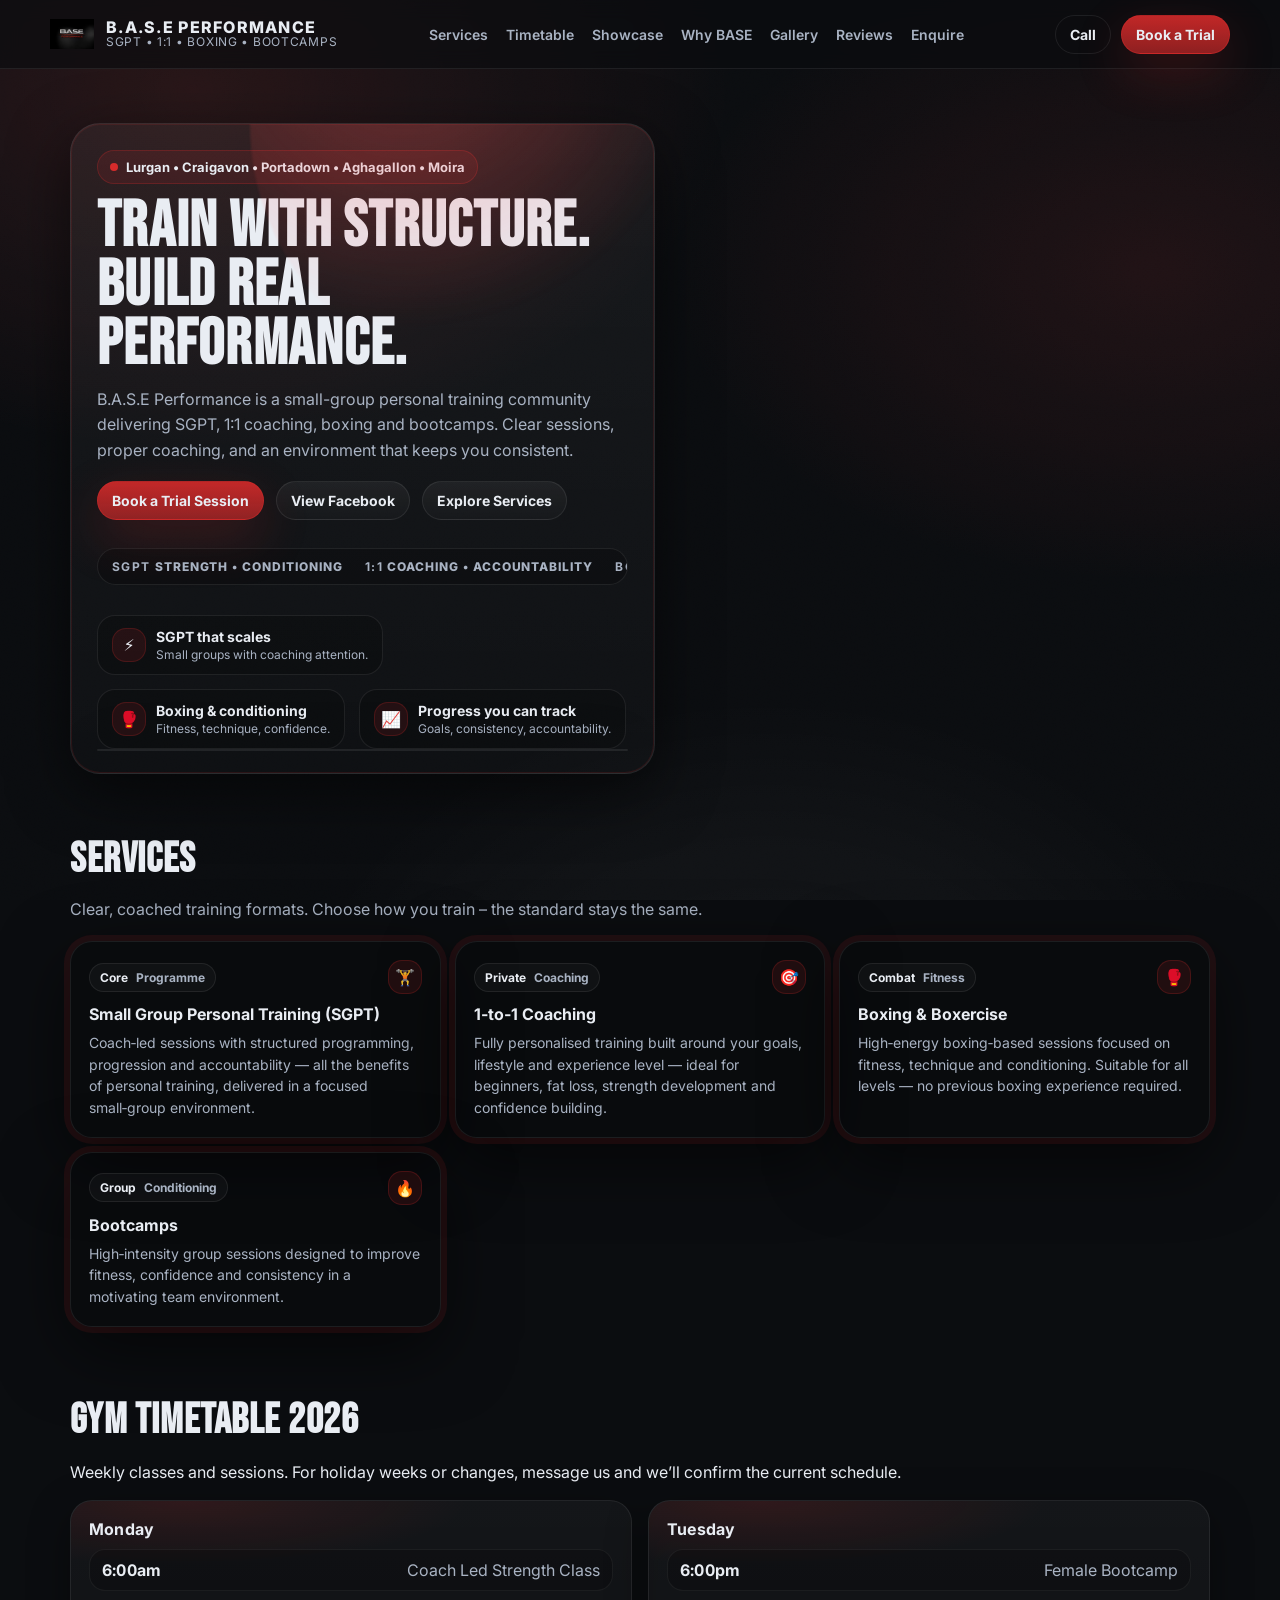
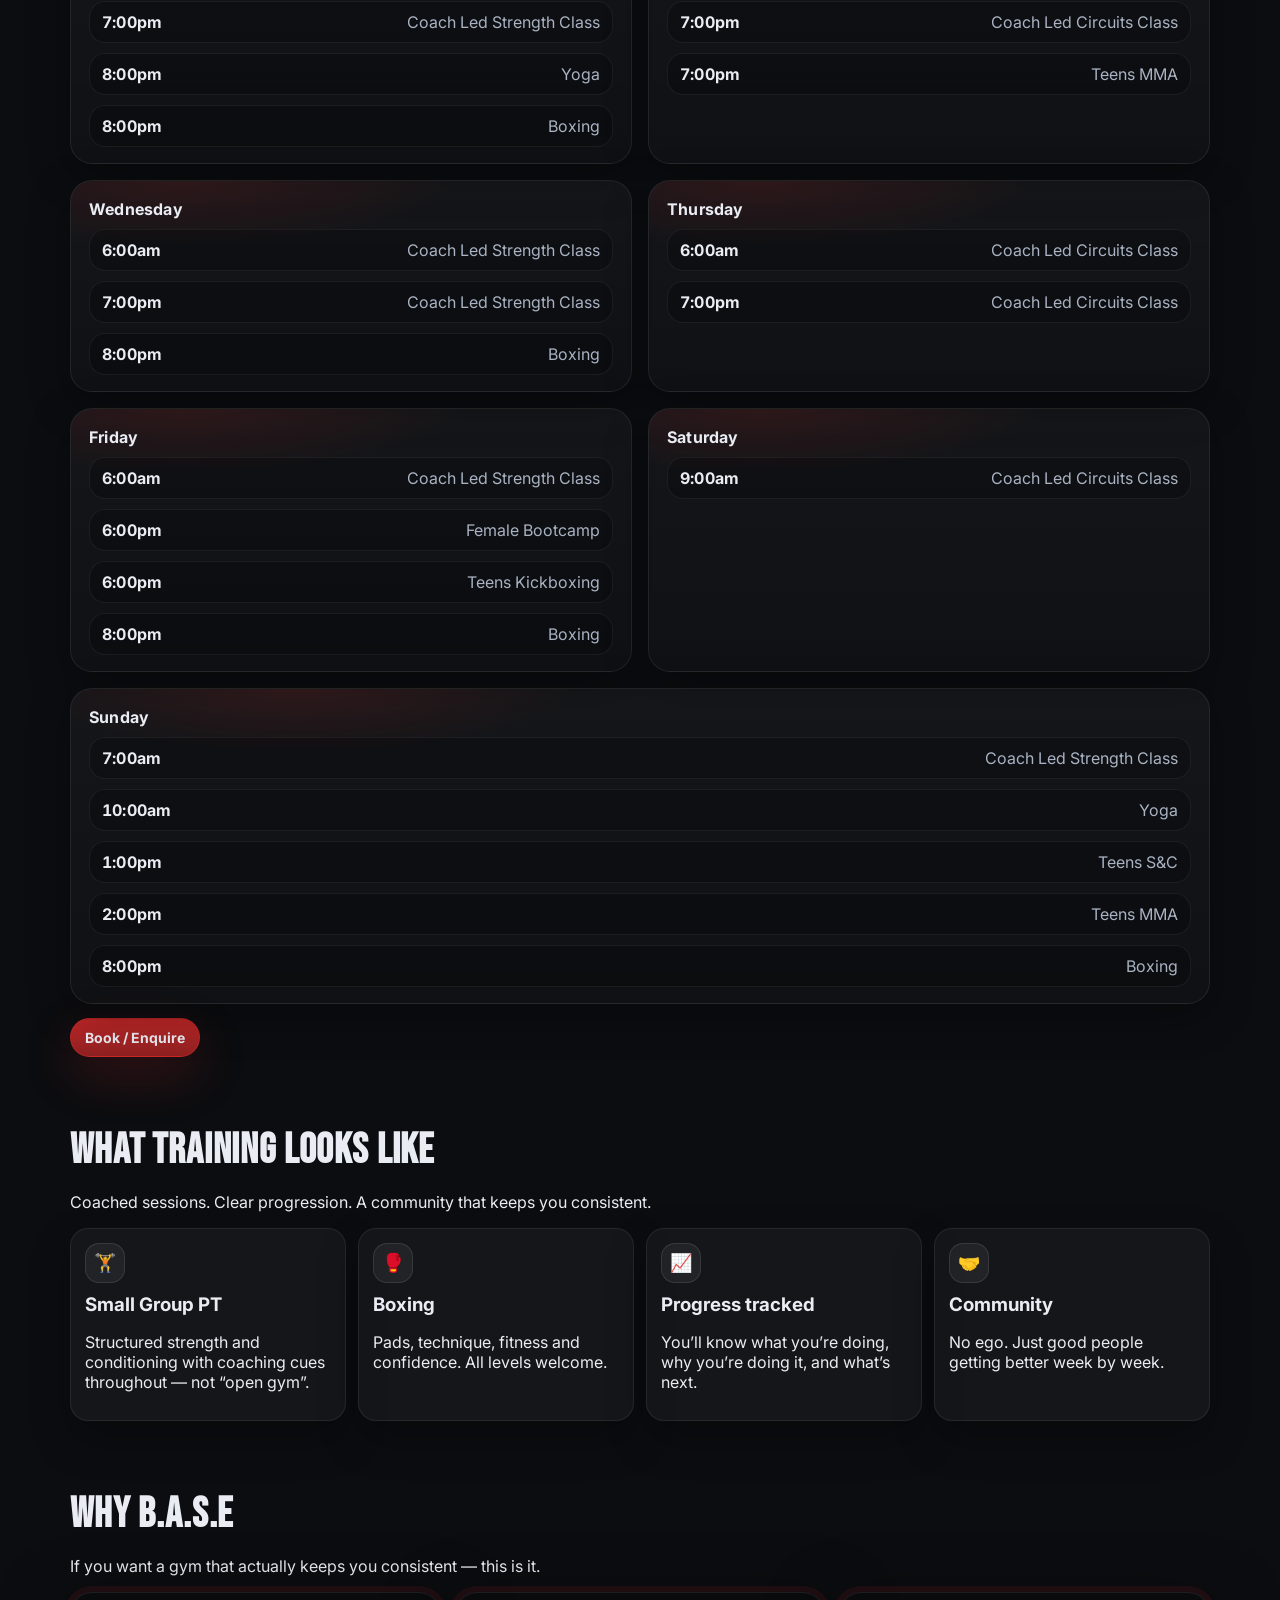
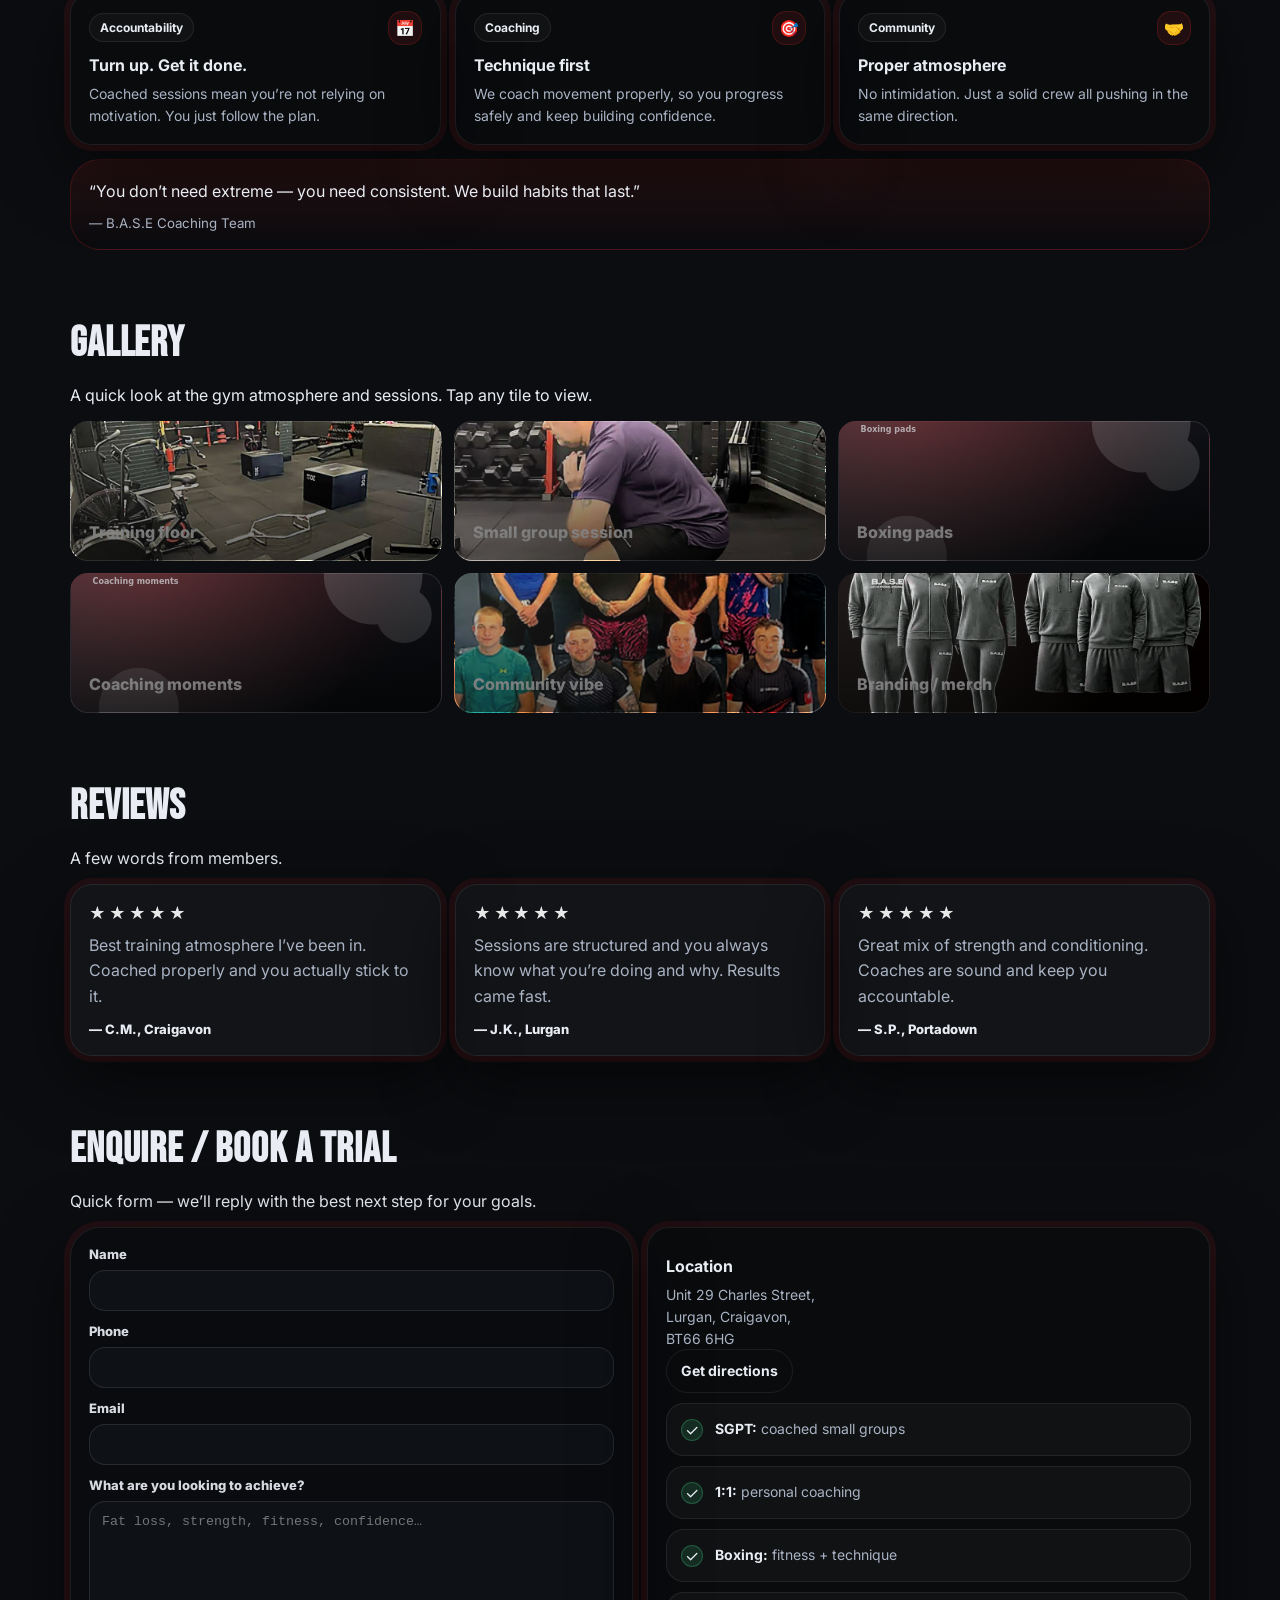
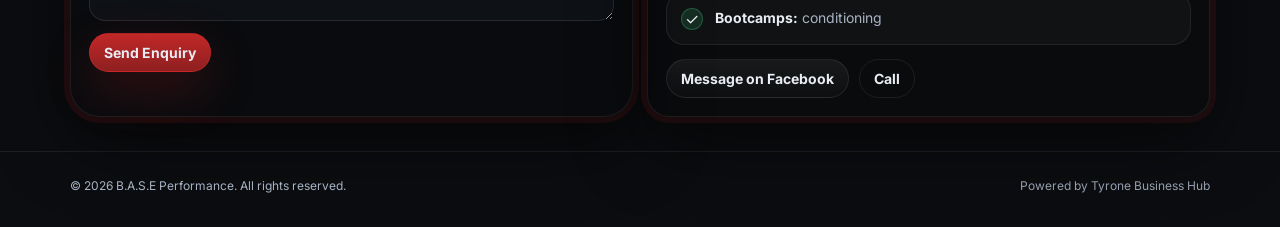
==== commit 3d116662: "Update gym address and directions to Charles Street" ====
--- a/index.html
+++ b/index.html
@@ -24,6 +24,7 @@
  "@type":"HealthClub",
  "name":"B.A.S.E Performance",
  "url":"https://www.baseperformance.co.uk",
+ "address":{"@type":"PostalAddress","streetAddress":"Unit 29 Charles Street","addressLocality":"Lurgan, Craigavon","postalCode":"BT66 6HG","addressCountry":"GB"},
  "areaServed":["Lurgan","Craigavon","Portadown","Aghagallon","Moira"], "telephone":"+447831563343",
  "sameAs":["https://www.facebook.com/share/1DUtf9pgX1/?mibextid=wwXIfr"]
  }
@@ -437,7 +438,8 @@
 </form>
 <div class="tile fade-in">
 <h3>Location</h3>
-<p class="muted">Lurgan &amp; Craigavon</p>
+<p class="muted">Unit 29 Charles Street,<br/>Lurgan, Craigavon,<br/>BT66 6HG</p>
+<p><a class="btn ghost" href="https://www.google.com/maps/search/?api=1&amp;query=Unit%2029%20Charles%20Street%2C%20Lurgan%2C%20Craigavon%2C%20BT66%206HG" rel="noopener" target="_blank">Get directions</a></p>
 <div class="list" style="margin-top:10px">
 <div class="li"><div class="tick">✓</div><p><strong>SGPT:</strong> coached small groups</p></div>
 <div class="li"><div class="tick">✓</div><p><strong>1:1:</strong> personal coaching</p></div>
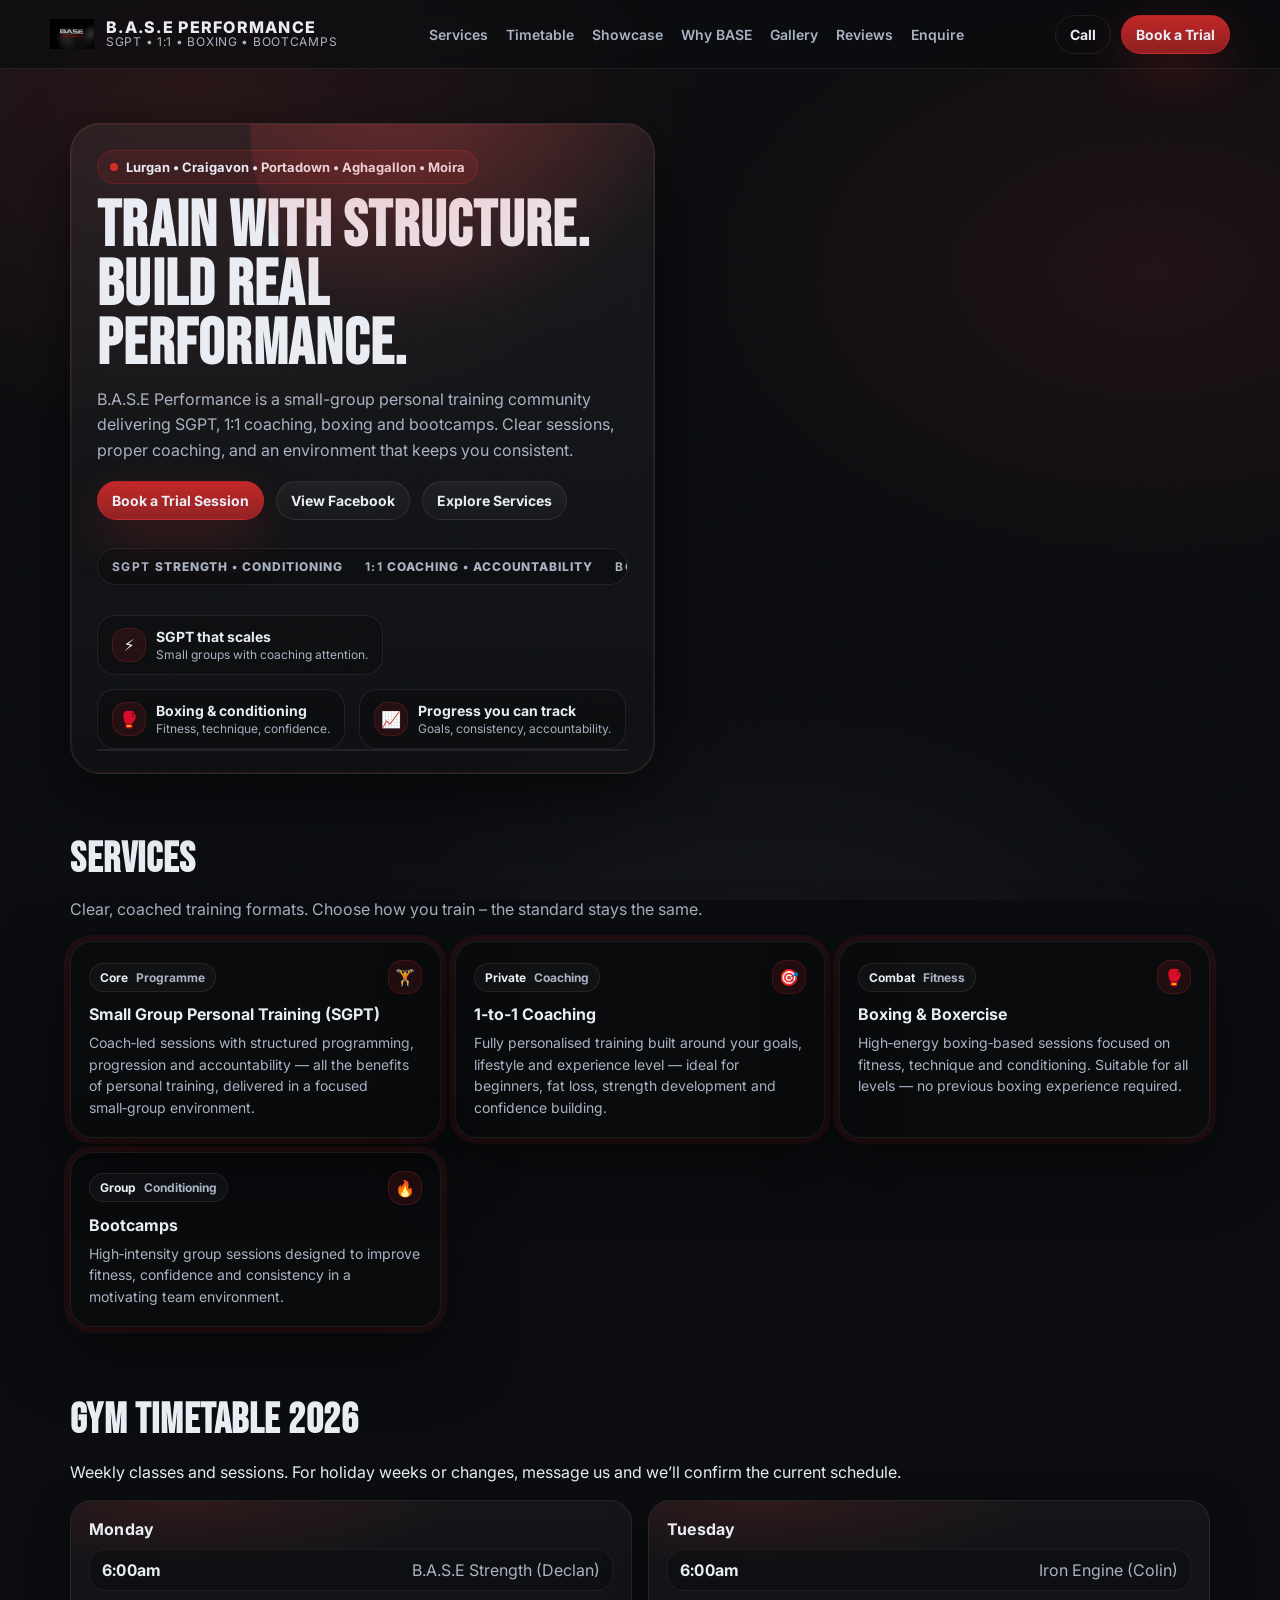
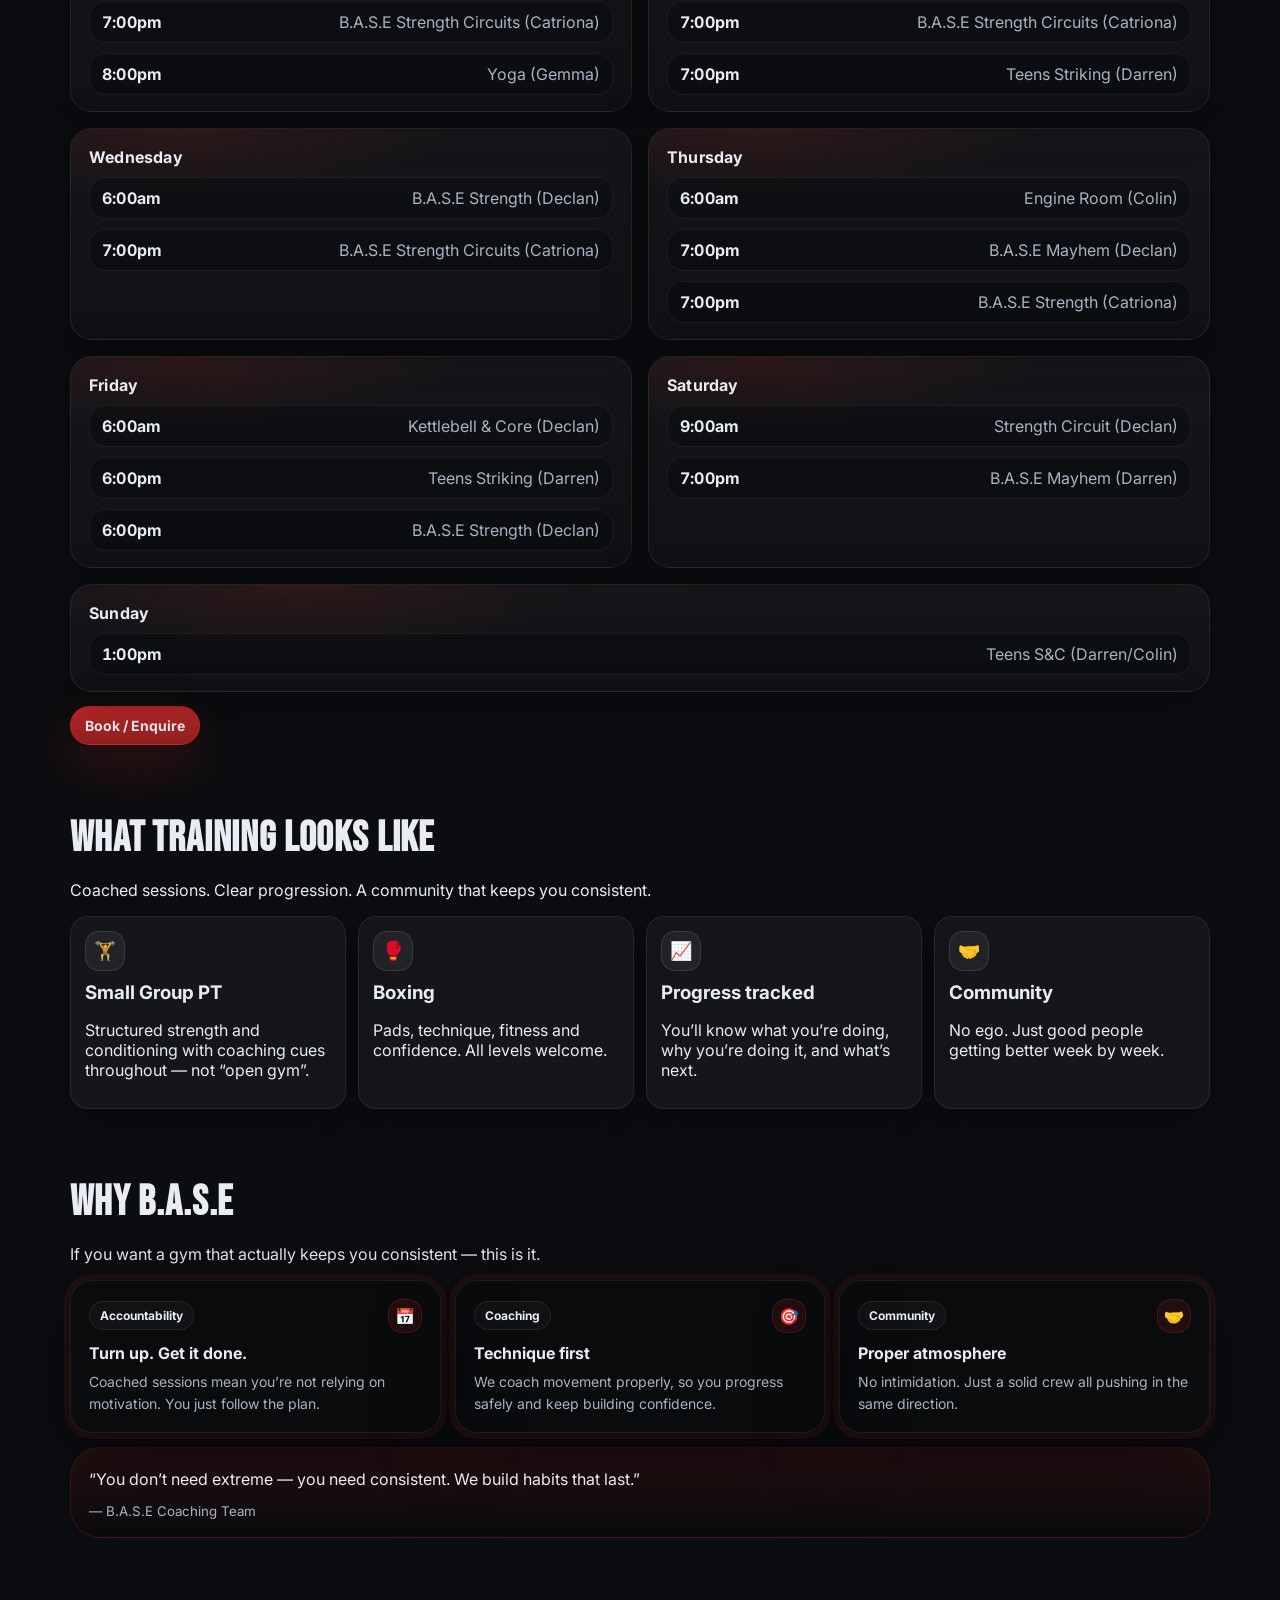
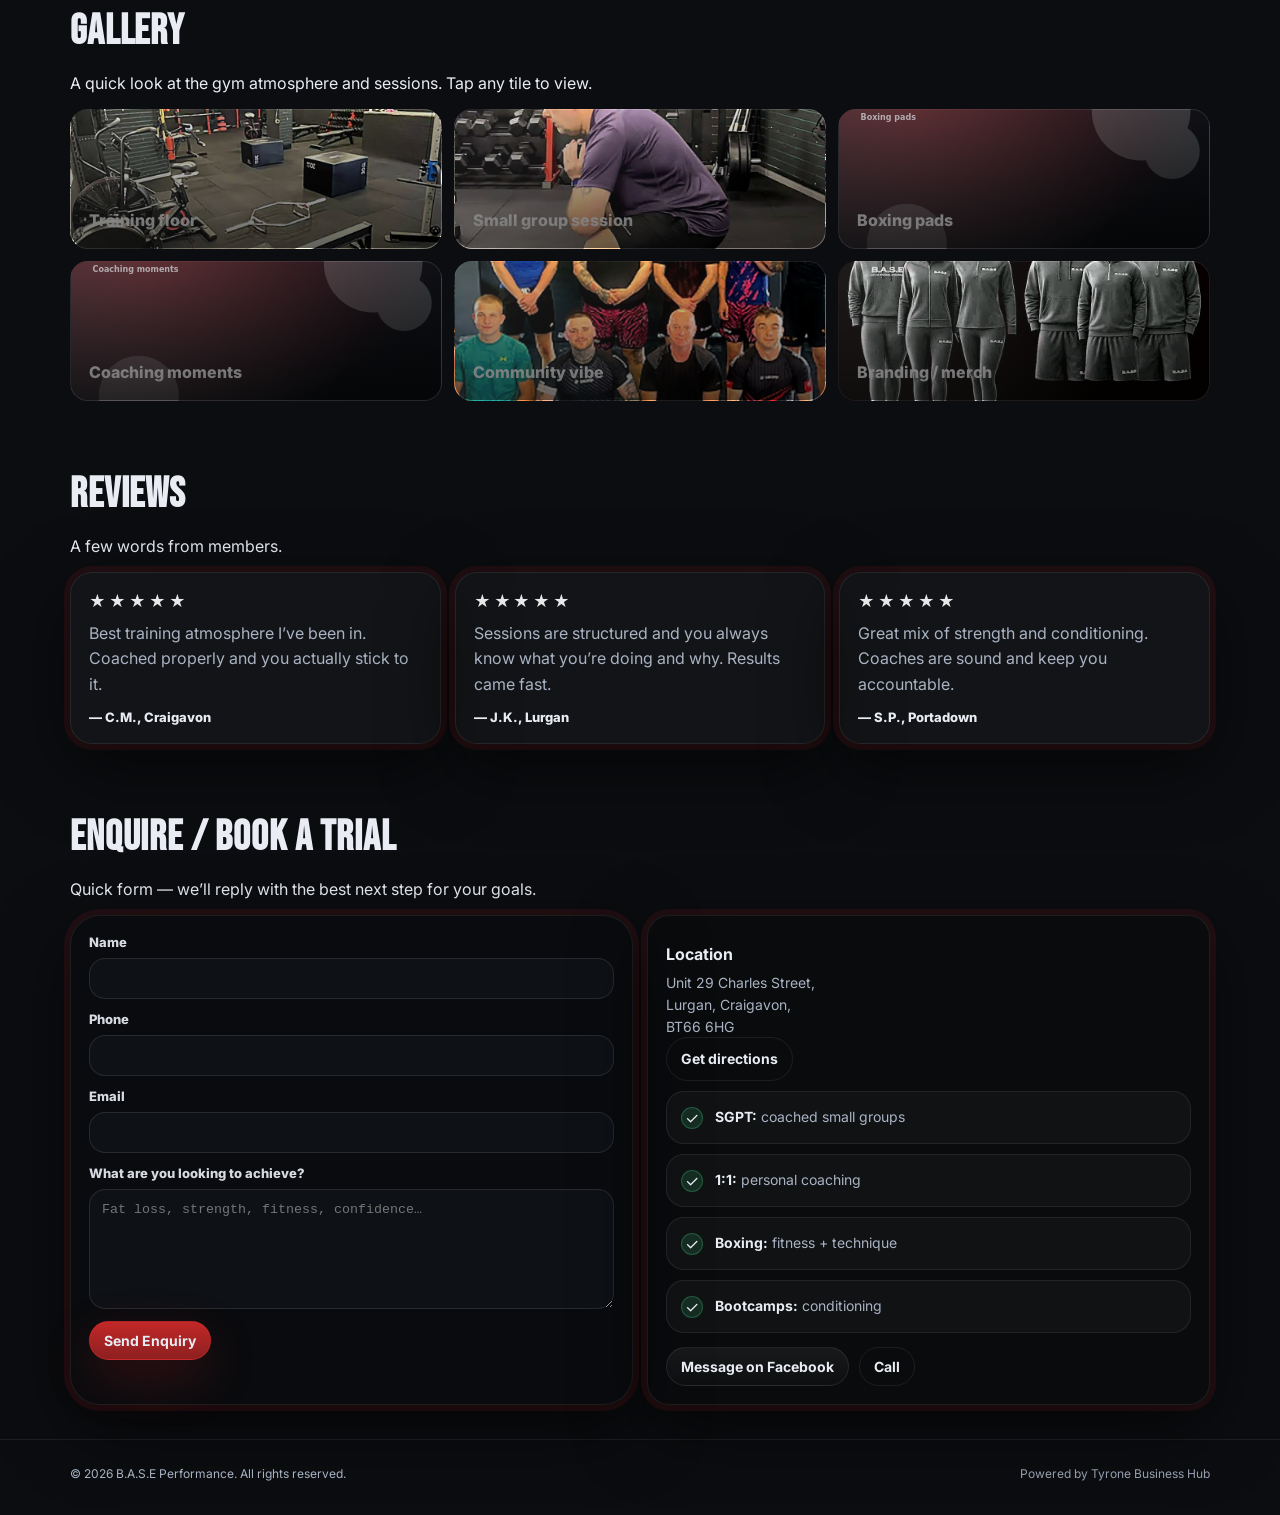
==== commit 9526d3e2: "Update weekly gym timetable from November 2026 schedule" ====
--- a/index.html
+++ b/index.html
@@ -220,64 +220,59 @@
  <article class="day-card">
  <h3>Monday</h3>
  <ul class="slot-list">
- <li><span class="slot-time">6:00am</span><span class="slot-name">Coach Led Strength Class</span></li>
- <li><span class="slot-time">7:00pm</span><span class="slot-name">Coach Led Strength Class</span></li>
- <li><span class="slot-time">8:00pm</span><span class="slot-name">Yoga</span></li>
- <li><span class="slot-time">8:00pm</span><span class="slot-name">Boxing</span></li>
+ <li><span class="slot-time">6:00am</span><span class="slot-name">B.A.S.E Strength (Declan)</span></li>
+ <li><span class="slot-time">7:00pm</span><span class="slot-name">B.A.S.E Strength Circuits (Catriona)</span></li>
+ <li><span class="slot-time">8:00pm</span><span class="slot-name">Yoga (Gemma)</span></li>
  </ul>
  </article>
 
  <article class="day-card">
  <h3>Tuesday</h3>
  <ul class="slot-list">
- <li><span class="slot-time">6:00pm</span><span class="slot-name">Female Bootcamp</span></li>
- <li><span class="slot-time">7:00pm</span><span class="slot-name">Coach Led Circuits Class</span></li>
- <li><span class="slot-time">7:00pm</span><span class="slot-name">Teens MMA</span></li>
+ <li><span class="slot-time">6:00am</span><span class="slot-name">Iron Engine (Colin)</span></li>
+ <li><span class="slot-time">7:00pm</span><span class="slot-name">B.A.S.E Strength Circuits (Catriona)</span></li>
+ <li><span class="slot-time">7:00pm</span><span class="slot-name">Teens Striking (Darren)</span></li>
  </ul>
  </article>
 
  <article class="day-card">
  <h3>Wednesday</h3>
  <ul class="slot-list">
- <li><span class="slot-time">6:00am</span><span class="slot-name">Coach Led Strength Class</span></li>
- <li><span class="slot-time">7:00pm</span><span class="slot-name">Coach Led Strength Class</span></li>
- <li><span class="slot-time">8:00pm</span><span class="slot-name">Boxing</span></li>
+ <li><span class="slot-time">6:00am</span><span class="slot-name">B.A.S.E Strength (Declan)</span></li>
+ <li><span class="slot-time">7:00pm</span><span class="slot-name">B.A.S.E Strength Circuits (Catriona)</span></li>
  </ul>
  </article>
 
  <article class="day-card">
  <h3>Thursday</h3>
  <ul class="slot-list">
- <li><span class="slot-time">6:00am</span><span class="slot-name">Coach Led Circuits Class</span></li>
- <li><span class="slot-time">7:00pm</span><span class="slot-name">Coach Led Circuits Class</span></li>
+ <li><span class="slot-time">6:00am</span><span class="slot-name">Engine Room (Colin)</span></li>
+ <li><span class="slot-time">7:00pm</span><span class="slot-name">B.A.S.E Mayhem (Declan)</span></li>
+ <li><span class="slot-time">7:00pm</span><span class="slot-name">B.A.S.E Strength (Catriona)</span></li>
  </ul>
  </article>
 
  <article class="day-card">
  <h3>Friday</h3>
  <ul class="slot-list">
- <li><span class="slot-time">6:00am</span><span class="slot-name">Coach Led Strength Class</span></li>
- <li><span class="slot-time">6:00pm</span><span class="slot-name">Female Bootcamp</span></li>
- <li><span class="slot-time">6:00pm</span><span class="slot-name">Teens Kickboxing</span></li>
- <li><span class="slot-time">8:00pm</span><span class="slot-name">Boxing</span></li>
+ <li><span class="slot-time">6:00am</span><span class="slot-name">Kettlebell &amp; Core (Declan)</span></li>
+ <li><span class="slot-time">6:00pm</span><span class="slot-name">Teens Striking (Darren)</span></li>
+ <li><span class="slot-time">6:00pm</span><span class="slot-name">B.A.S.E Strength (Declan)</span></li>
  </ul>
  </article>
 
  <article class="day-card">
  <h3>Saturday</h3>
  <ul class="slot-list">
- <li><span class="slot-time">9:00am</span><span class="slot-name">Coach Led Circuits Class</span></li>
+ <li><span class="slot-time">9:00am</span><span class="slot-name">Strength Circuit (Declan)</span></li>
+ <li><span class="slot-time">7:00pm</span><span class="slot-name">B.A.S.E Mayhem (Darren)</span></li>
  </ul>
  </article>
 
  <article class="day-card day-card--wide">
  <h3>Sunday</h3>
  <ul class="slot-list">
- <li><span class="slot-time">7:00am</span><span class="slot-name">Coach Led Strength Class</span></li>
- <li><span class="slot-time">10:00am</span><span class="slot-name">Yoga</span></li>
- <li><span class="slot-time">1:00pm</span><span class="slot-name">Teens S&amp;C</span></li>
- <li><span class="slot-time">2:00pm</span><span class="slot-name">Teens MMA</span></li>
- <li><span class="slot-time">8:00pm</span><span class="slot-name">Boxing</span></li>
+ <li><span class="slot-time">1:00pm</span><span class="slot-name">Teens S&amp;C (Darren/Colin)</span></li>
  </ul>
  </article>
  </div>
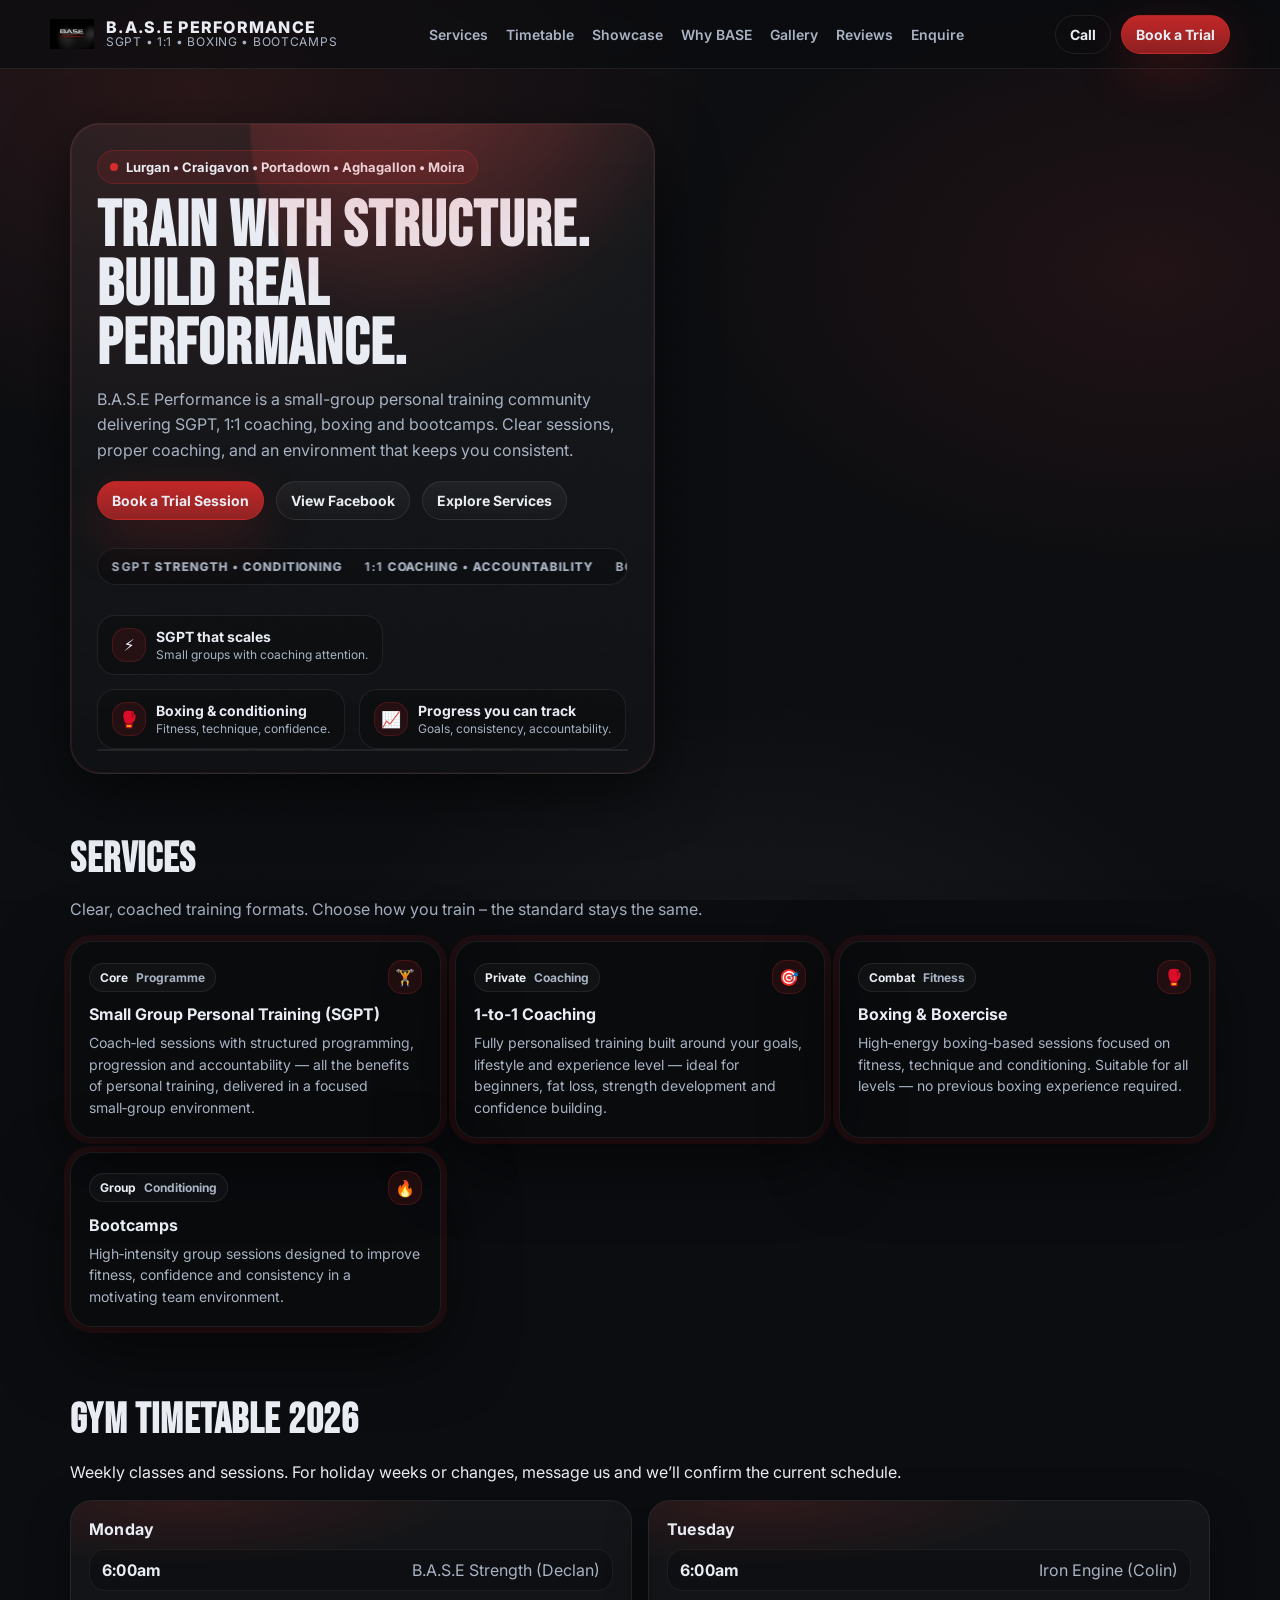
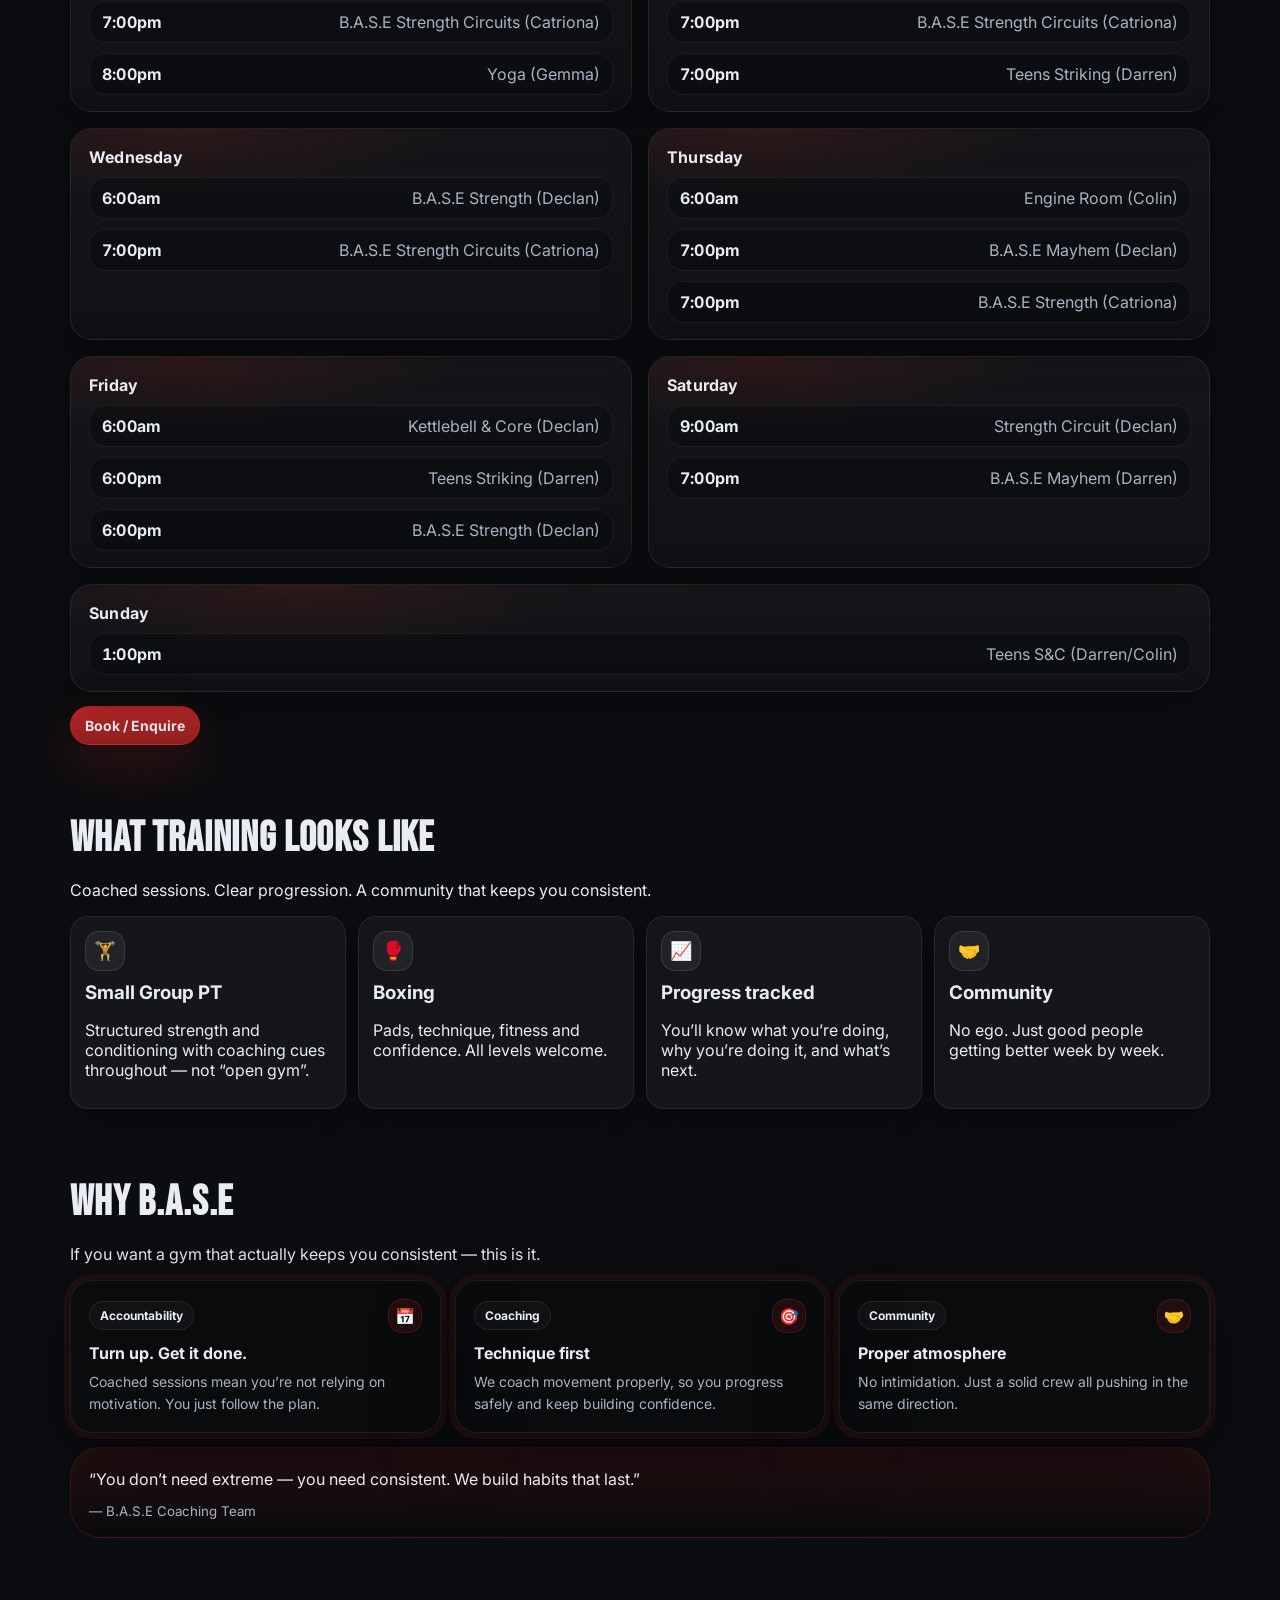
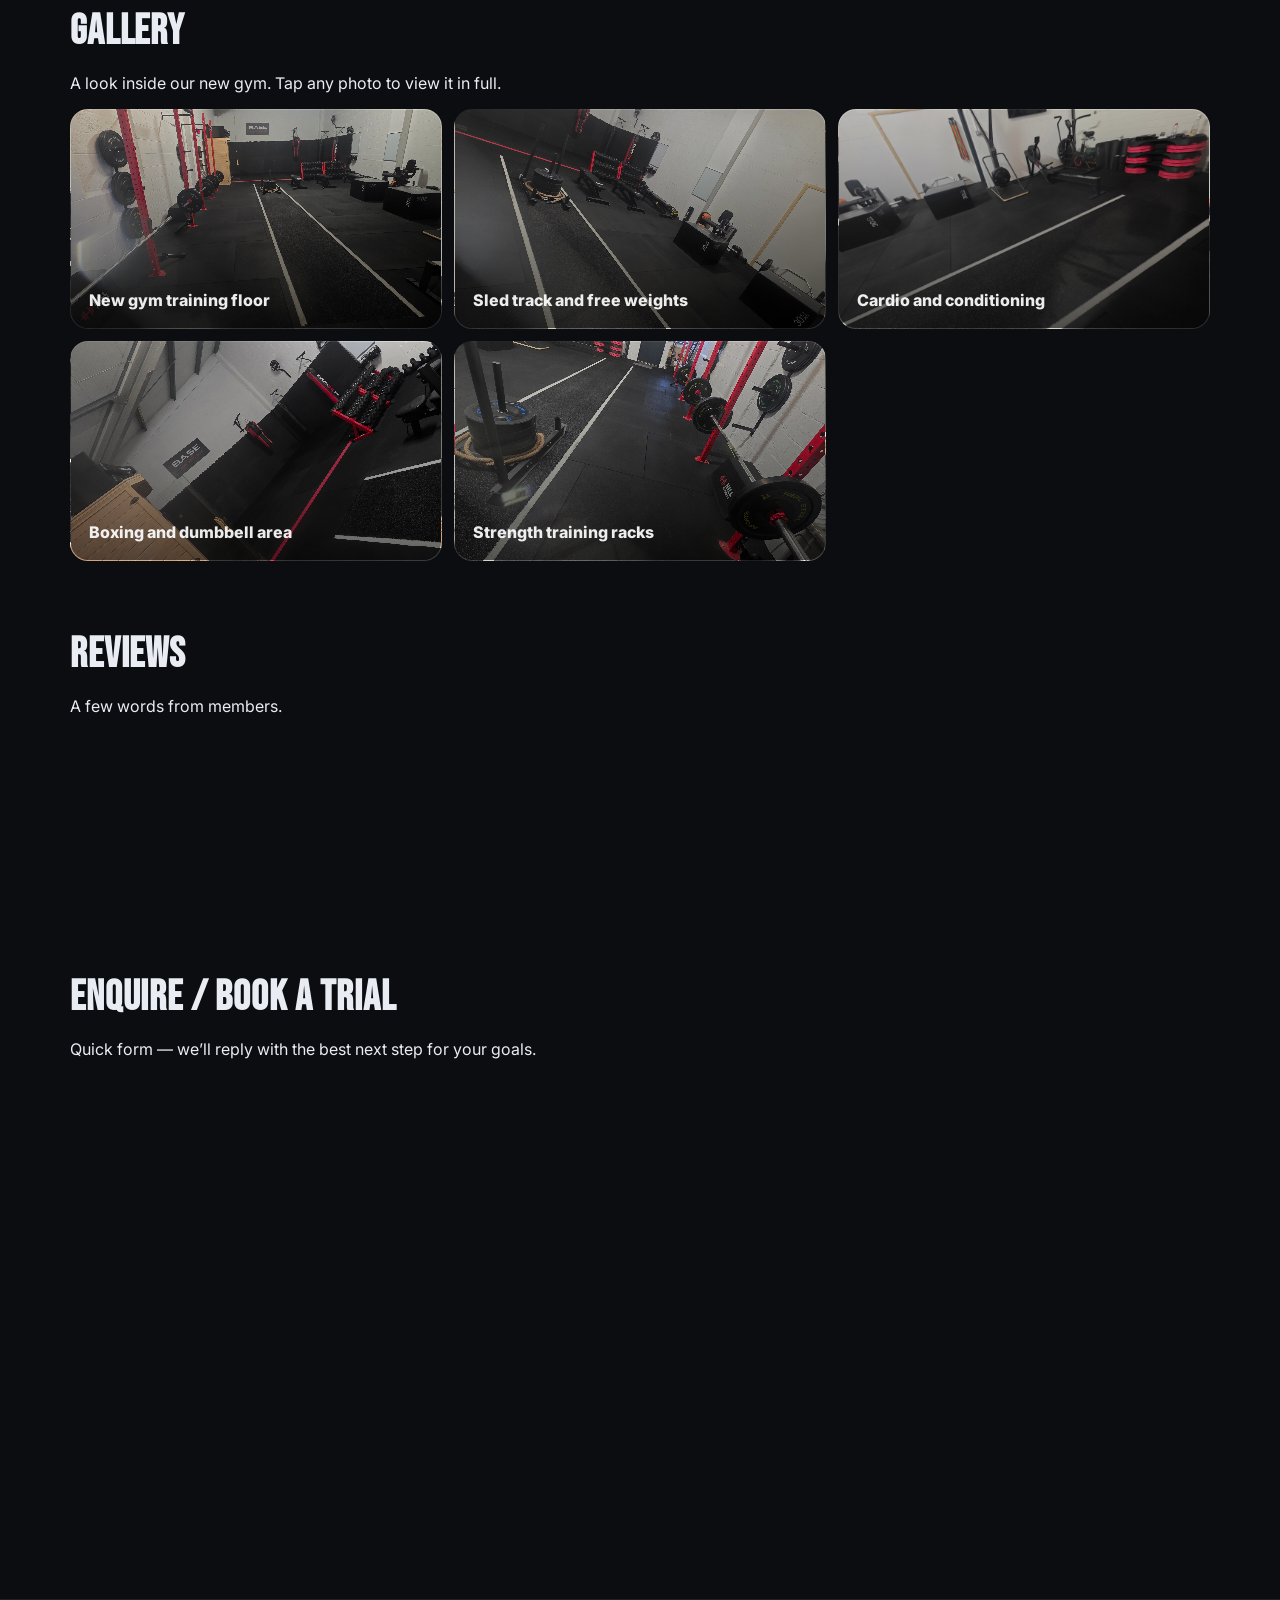
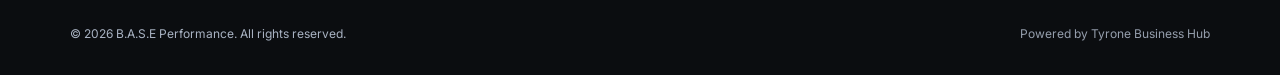
==== commit 955724ae: "Show new gym photos in gallery and fit full images on mobile" ====
--- a/index.html
+++ b/index.html
@@ -350,15 +350,19 @@
 <div class="container">
 <div class="section-head">
 <h2>Gallery</h2>
-<p class="muted">A quick look at the gym atmosphere and sessions. Tap any tile to view.</p>
+<p class="muted">A look inside our new gym. Tap any photo to view it in full.</p>
+<style>
+#gallery .gph{min-height:220px;}
+#gallery .lb-media img{width:100%;height:auto;max-height:calc(100vh - 100px);max-height:calc(100dvh - 100px);object-fit:contain;}
+#gallery .lightbox .frame{max-height:94vh;overflow:auto;}
+</style>
 </div>
 <div class="gallery-grid">
-<button class="gph fade-in" data-placeholder="Training floor" type="button">Training floor</button>
-<button class="gph fade-in" data-placeholder="Small group session" type="button">Small group session</button>
-<button class="gph fade-in" data-placeholder="Boxing pads" type="button">Boxing pads</button>
-<button class="gph fade-in" data-placeholder="Coaching moments" type="button">Coaching moments</button>
-<button class="gph fade-in" data-placeholder="Community vibe" type="button">Community vibe</button>
-<button class="gph fade-in" data-placeholder="Branding / merch" type="button">Branding / merch</button>
+<button class="gph fade-in" data-placeholder="New gym training floor" type="button"><span>New gym training floor</span></button>
+<button class="gph fade-in" data-placeholder="Sled track and free weights" type="button"><span>Sled track and free weights</span></button>
+<button class="gph fade-in" data-placeholder="Cardio and conditioning" type="button"><span>Cardio and conditioning</span></button>
+<button class="gph fade-in" data-placeholder="Boxing and dumbbell area" type="button"><span>Boxing and dumbbell area</span></button>
+<button class="gph fade-in" data-placeholder="Strength training racks" type="button"><span>Strength training racks</span></button>
 </div>
 <div aria-hidden="true" class="lightbox" id="lightbox">
  <div class="frame" role="dialog" aria-modal="true" aria-label="Gallery image">
